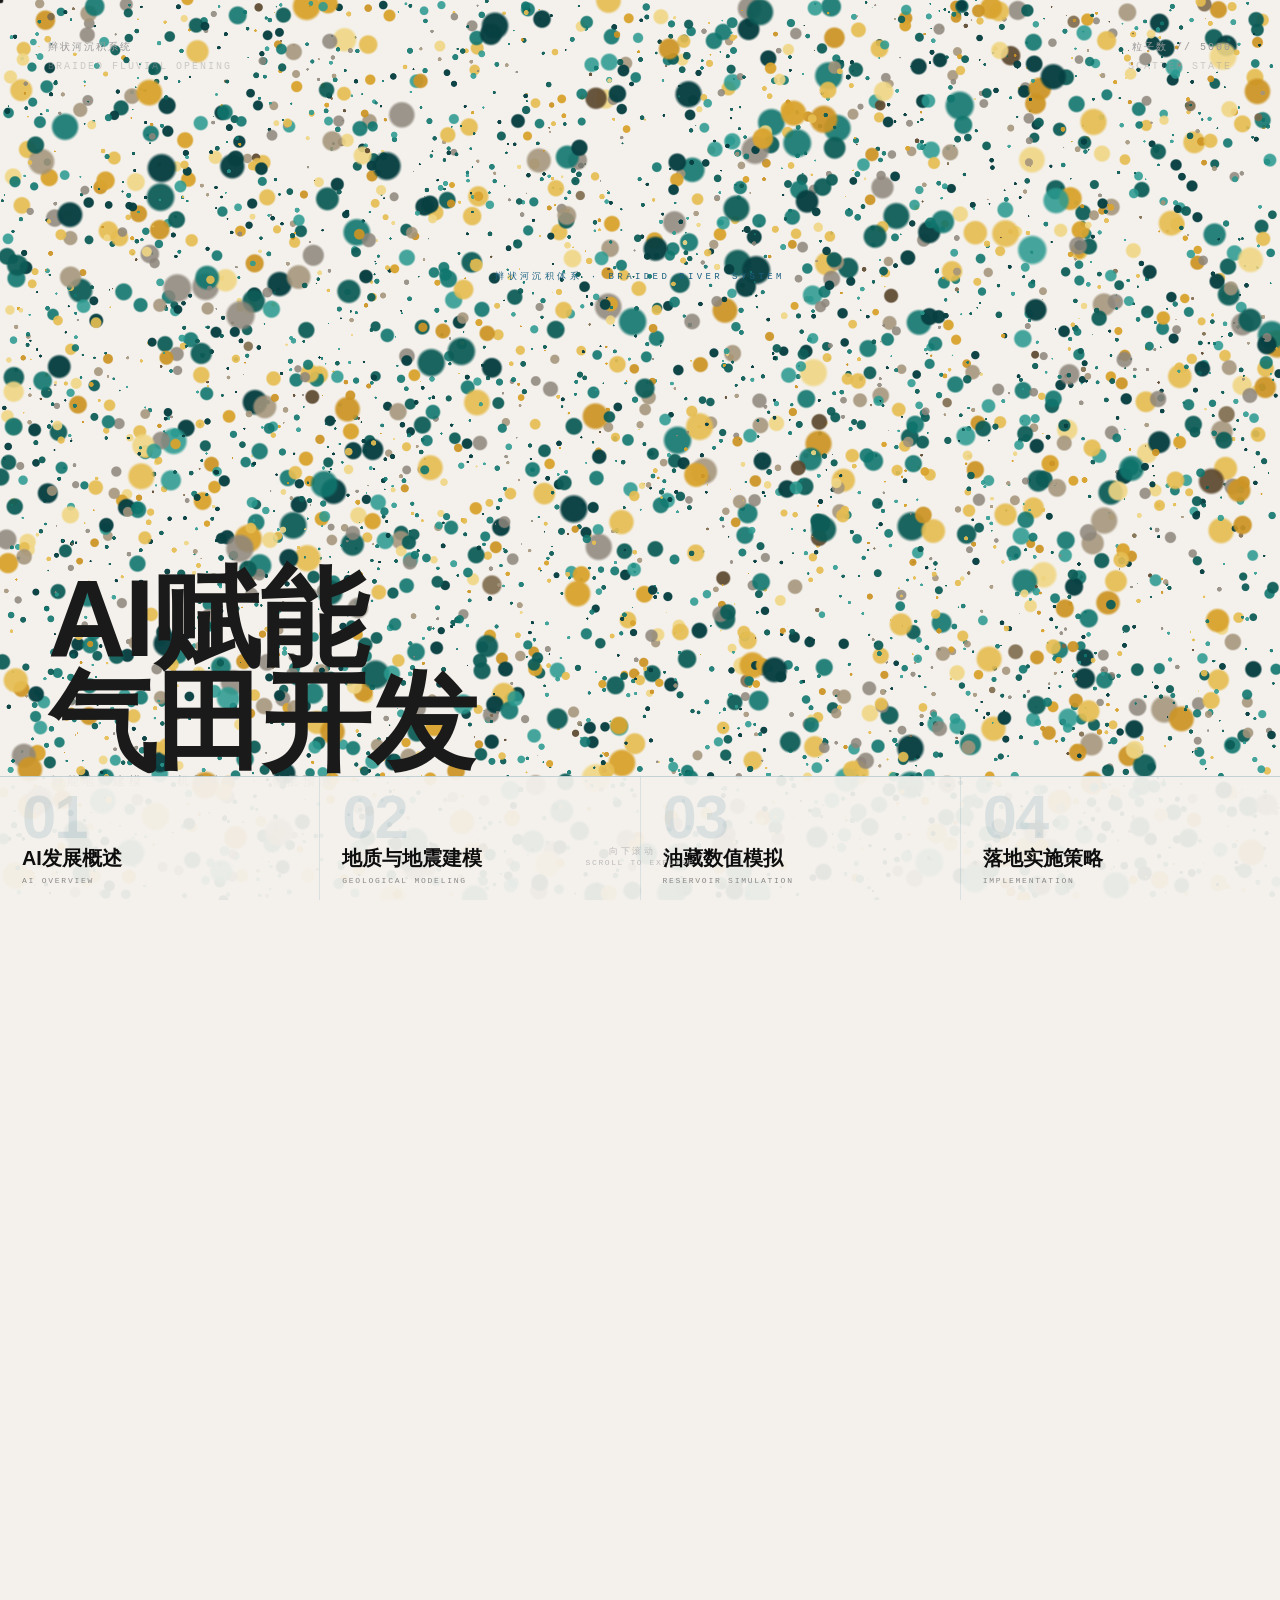
==== open_index.html @ 3bcefcd4 "chore: snapshot initial slide deck" ====
<!DOCTYPE html>
<html lang="zh-CN">
<head>
  <meta charset="UTF-8">
  <meta name="viewport" content="width=device-width, initial-scale=1.0">
  <title>AI赋能气田开发</title>
  <style>
    *, *::before, *::after { margin: 0; padding: 0; box-sizing: border-box; }

    body {
      background: #F4F1EC;
      height: 260vh;
      font-family: "PingFang SC", "Hiragino Sans GB", "Microsoft YaHei", "Noto Sans SC", Arial, sans-serif;
      overflow-x: hidden;
    }

    canvas {
      position: fixed;
      top: 0; left: 0;
      width: 100vw; height: 100vh;
      display: block;
    }

    /* ---- UI Overlay ---- */
    #ui {
      position: fixed;
      inset: 0;
      pointer-events: none;
      z-index: 10;
    }

    /* monospace utility */
    .mono {
      font-family: 'Courier New', Courier, monospace;
      font-size: 10px;
      letter-spacing: 0.20em;
      text-transform: uppercase;
      color: #999;
      line-height: 1.9;
    }

    /* corner anchors */
    #label-tl { position: absolute; top: 38px; left: 48px; }
    #label-tr { position: absolute; top: 38px; right: 48px; text-align: right; }

    /* ---- Main Headline ---- */
    #headline {
      position: absolute;
      bottom: 14%;
      left: 48px;
      font-size: clamp(52px, 8.5vw, 120px);
      font-weight: 900;
      line-height: 0.95;
      letter-spacing: -0.02em;
      color: #1A1A1A;
      mix-blend-mode: multiply;
      opacity: 0;
      transition: opacity 1.6s ease;
    }

    #subtitle {
      position: absolute;
      bottom: 12.2%;
      left: 51px;
      font-family: 'Courier New', monospace;
      font-size: clamp(9px, 1.1vw, 12px);
      letter-spacing: 0.30em;
      color: #888;
      text-transform: uppercase;
      opacity: 0;
      transition: opacity 2s ease 0.9s;
    }

    /* ---- Chapter Strip — full-width bottom bar ---- */
    #chapters-row {
      position: absolute;
      bottom: 0; left: 0; right: 0;
      display: flex;
      background: rgba(244,241,236,0.94);
      border-top: 1px solid rgba(26,96,128,0.22);
      opacity: 0;
      transform: translateY(40px);
      transition: opacity 0.75s ease, transform 0.75s cubic-bezier(0.22,1,0.36,1);
      pointer-events: all;
    }

    .ch {
      flex: 1;
      padding: 12px 22px 15px;
      border-right: 1px solid rgba(26,96,128,0.12);
      overflow: hidden;
      cursor: pointer;
      transition: background 0.25s ease, transform 0.25s ease;
    }
    .ch:last-child { border-right: none; }
    .ch:hover,
    .ch:focus-visible {
      background: rgba(26,96,128,0.06);
      transform: translateY(-2px);
      outline: none;
    }

    /* Large watermark numeral — visual anchor that draws the eye first */
    .ch-num {
      display: block;
      font-family: 'Arial Black', Arial, sans-serif;
      font-size: clamp(38px, 4.8vw, 62px);
      font-weight: 900;
      line-height: 0.92;
      letter-spacing: -0.03em;
      color: rgba(26,96,128,0.12);
      margin-bottom: 2px;
      user-select: none;
    }

    /* Bold Chinese title — primary read target */
    .ch-title {
      display: block;
      font-size: clamp(14px, 1.55vw, 20px);
      font-weight: 800;
      color: #0E0E0E;
      line-height: 1.2;
    }

    /* Monospace English label */
    .ch-en {
      display: block;
      font-family: 'Courier New', monospace;
      font-size: 8px;
      letter-spacing: 0.22em;
      color: #888;
      margin-top: 5px;
      text-transform: uppercase;
    }

    /* ---- River annotation — appears when river forms ---- */
    #river-label {
      position: absolute;
      top: 30%;
      left: 50%;
      transform: translateX(-50%);
      font-family: 'Courier New', monospace;
      font-size: 9px;
      letter-spacing: 0.38em;
      color: #1A6080;
      text-transform: uppercase;
      text-align: center;
      opacity: 0;
      transition: opacity 1s ease 0.8s;
      pointer-events: none;
      white-space: nowrap;
    }

    /* ---- Scroll Hint ---- */
    #scroll-hint {
      position: absolute;
      bottom: 32px;
      left: 50%;
      transform: translateX(-50%);
      font-family: 'Courier New', monospace;
      font-size: 9px;
      letter-spacing: 0.28em;
      color: #BBB;
      text-transform: uppercase;
      text-align: center;
      transition: opacity 0.4s;
      animation: nudge 2.2s ease-in-out infinite;
    }
    @keyframes nudge {
      0%, 100% { transform: translateX(-50%) translateY(0); }
      50%       { transform: translateX(-50%) translateY(6px); }
    }

    /* ---- Continue hint — sits above the chapter strip ---- */
    #continue-hint {
      position: absolute;
      bottom: 100px;
      right: 48px;
      font-family: 'Courier New', monospace;
      font-size: 9px;
      letter-spacing: 0.25em;
      color: #666;
      text-transform: uppercase;
      opacity: 0;
      transition: opacity 0.7s ease;
      pointer-events: all;
      cursor: pointer;
    }

    /* ---- Progress bar ---- */
    #pbar {
      position: fixed;
      top: 0; left: 0;
      height: 2px;
      width: 0%;
      background: linear-gradient(90deg, #1E5F77, #5BBACB, #9DD4DC);
      z-index: 20;
      transition: width 0.06s linear;
    }

    /* ---- Custom cursor ---- */
    #cursor {
      position: fixed;
      width: 7px; height: 7px;
      border-radius: 50%;
      background: #1A1A1A;
      pointer-events: none;
      z-index: 100;
      transform: translate(-50%, -50%);
      mix-blend-mode: multiply;
      transition: transform 0.08s ease;
    }
  </style>
</head>

<body>
<div id="pbar"></div>
<canvas id="canvas"></canvas>
<div id="cursor"></div>

<div id="ui">
  <!-- Top-left label -->
  <div id="label-tl" class="mono">
    辫状河沉积系统<br>
    <span style="opacity:0.45">Braided Fluvial Opening</span>
  </div>

  <!-- Top-right: live state -->
  <div id="label-tr" class="mono">
    粒子数 // 5000<br>
    <span style="opacity:0.45" id="state-sub">Scatter State</span>
  </div>

  <!-- Main headline -->
  <div id="headline">AI赋能<br>气田开发</div>
  <div id="subtitle">智能地质建模 · 机器学习 · 储层预测</div>

  <!-- Chapter strip — full-width bottom bar, reveals when river forms -->
  <div id="chapters-row">
    <div class="ch" id="ch1" data-target="part1/index.html" role="button" tabindex="0" aria-label="进入第一部分：AI发展概述">
      <span class="ch-num">01</span>
      <span class="ch-title">AI发展概述</span>
      <span class="ch-en">AI Overview</span>
    </div>
    <div class="ch" id="ch2" data-target="part2/index.html" role="button" tabindex="0" aria-label="进入第二部分：地质与地震建模">
      <span class="ch-num">02</span>
      <span class="ch-title">地质与地震建模</span>
      <span class="ch-en">Geological Modeling</span>
    </div>
    <div class="ch" id="ch3" data-target="part3/pinn_slides.html" role="button" tabindex="0" aria-label="进入第三部分：油藏数值模拟">
      <span class="ch-num">03</span>
      <span class="ch-title">油藏数值模拟</span>
      <span class="ch-en">Reservoir Simulation</span>
    </div>
    <div class="ch" id="ch4" data-target="part4/index.html" role="button" tabindex="0" aria-label="进入第四部分：落地实施策略">
      <span class="ch-num">04</span>
      <span class="ch-title">落地实施策略</span>
      <span class="ch-en">Implementation</span>
    </div>
  </div>

  <!-- River annotation — names the shape once it forms -->
  <div id="river-label">辫状河沉积体系 · Braided River System</div>

  <!-- Scroll hint -->
  <div id="scroll-hint">向下滚动 ↓<br><span style="font-size:8px;letter-spacing:0.2em">Scroll to explore</span></div>

  <!-- Continue -->
  <div id="continue-hint" onclick="navigate()">进入演示 // Enter Deck →</div>
</div>

<script>
// ============================================================
//  BRAIDED RIVER PARTICLE SYSTEM
//  WebGL2 · Spring Physics · Scroll-Driven · 3 500 Particles
// ============================================================

const CFG = {
  N:         5000,
  SPRING:    0.055,   // faster convergence → river forms crisply
  DAMP:      0.882,
  NOISE:     0.18,
  MOUSE_R:   130,
  MOUSE_F:   11,
  BG:        [244/255, 241/255, 236/255, 1.0],
};

// ---- Geology-authentic palette: RGBA 0–1 ----
// Teal water channels (matching part1 --accent #0f766e) vs warm gold sandbars
const PAL = {
  w0: [0.03, 0.25, 0.26, 0.97],   // deep dark teal
  w1: [0.05, 0.36, 0.34, 0.94],   // dark teal
  w2: [0.06, 0.46, 0.43, 0.90],   // accent teal (#0f766e)
  w3: [0.16, 0.60, 0.56, 0.86],   // light teal
  s0: [0.85, 0.64, 0.18, 0.95],   // rich amber-gold (darkest bar)
  s1: [0.90, 0.74, 0.32, 0.92],   // warm gold
  s2: [0.94, 0.84, 0.52, 0.90],   // pale gold-sand
  s3: [0.80, 0.58, 0.14, 0.93],   // dark burnt gold
  g0: [0.64, 0.58, 0.48, 0.88],   // warm gravel
  g1: [0.55, 0.52, 0.48, 0.85],   // dark gravel
  b0: [0.36, 0.28, 0.18, 0.92],   // dark bank
  b1: [0.48, 0.40, 0.28, 0.87],   // brown bank
};
const PKEYS = Object.keys(PAL);

function rpal(arr) { return PAL[arr[arr.length * Math.random() | 0]]; }

// ---- Six channel centrelines — spread across full page y ∈ [0.12, 0.88] ----
// Varied phases create braiding nodes where adjacent channels converge/diverge
const CH0 = t => 0.12 + 0.040 * Math.sin(t * Math.PI * 2.4 + 0.00);
const CH1 = t => 0.27 + 0.045 * Math.sin(t * Math.PI * 2.0 + 1.20);
const CH2 = t => 0.42 + 0.050 * Math.sin(t * Math.PI * 2.3 + 2.80);
const CH3 = t => 0.58 + 0.050 * Math.sin(t * Math.PI * 1.9 + 0.60);
const CH4 = t => 0.73 + 0.045 * Math.sin(t * Math.PI * 2.1 + 3.40);
const CH5 = t => 0.88 + 0.040 * Math.sin(t * Math.PI * 2.5 + 1.80);

// Narrow channel half-widths — crisp, distinct channel edges
const CW0 = t => 0.012 + 0.007 * Math.abs(Math.sin(t * Math.PI * 5.0 + 0.0));
const CW1 = t => 0.015 + 0.008 * Math.abs(Math.sin(t * Math.PI * 4.2 + 1.2));
const CW2 = t => 0.014 + 0.007 * Math.abs(Math.sin(t * Math.PI * 4.8 + 2.3));
const CW3 = t => 0.016 + 0.008 * Math.abs(Math.sin(t * Math.PI * 4.0 + 0.8));
const CW4 = t => 0.014 + 0.007 * Math.abs(Math.sin(t * Math.PI * 4.6 + 3.0));
const CW5 = t => 0.012 + 0.007 * Math.abs(Math.sin(t * Math.PI * 5.2 + 1.6));

// ---- Generate river target positions ----
function generateTargets(count, W, H) {
  const tgts = [];
  const zones = [
    { id: 'ch0',   w: 0.09 },
    { id: 'bar01', w: 0.06 },
    { id: 'ch1',   w: 0.10 },
    { id: 'bar12', w: 0.06 },
    { id: 'ch2',   w: 0.10 },
    { id: 'bar23', w: 0.06 },
    { id: 'ch3',   w: 0.12 },
    { id: 'bar34', w: 0.06 },
    { id: 'ch4',   w: 0.10 },
    { id: 'bar45', w: 0.06 },
    { id: 'ch5',   w: 0.09 },
    { id: 'banks', w: 0.04 },
    { id: 'outer', w: 0.06 },
  ];
  const total = zones.reduce((s, z) => s + z.w, 0);

  for (let i = 0; i < count; i++) {
    let r = Math.random() * total, zone = 'outer';
    for (const z of zones) { r -= z.w; if (r <= 0) { zone = z.id; break; } }

    const t  = Math.random();
    const xn = 0.04 + t * 0.92;
    let yn, col;

    switch (zone) {
      case 'ch0': {
        yn  = CH0(t) + (Math.random() * 2 - 1) * CW0(t);
        col = rpal(['w0','w1','w1','w2','w3']);
        break;
      }
      case 'ch1': {
        yn  = CH1(t) + (Math.random() * 2 - 1) * CW1(t);
        col = rpal(['w0','w0','w1','w2','w2','w3']);
        break;
      }
      case 'ch2': {
        yn  = CH2(t) + (Math.random() * 2 - 1) * CW2(t);
        col = rpal(['w0','w1','w1','w2','w3']);
        break;
      }
      case 'ch3': {
        yn  = CH3(t) + (Math.random() * 2 - 1) * CW3(t);
        col = rpal(['w0','w0','w1','w2','w2','w3']);
        break;
      }
      case 'ch4': {
        yn  = CH4(t) + (Math.random() * 2 - 1) * CW4(t);
        col = rpal(['w0','w1','w2','w2','w3']);
        break;
      }
      case 'ch5': {
        yn  = CH5(t) + (Math.random() * 2 - 1) * CW5(t);
        col = rpal(['w0','w1','w1','w2','w3']);
        break;
      }
      case 'bar01': {
        const y0 = CH0(t), y1 = CH1(t), gap = y1 - y0;
        if (gap < 0.05) {
          yn  = (y0 + y1) / 2 + (Math.random() * 2 - 1) * gap * 0.45;
          col = rpal(['w1','w2','w3']);
        } else {
          yn  = (y0 + y1) / 2 + (Math.random() * 2 - 1) * (gap - 0.04) / 2;
          col = rpal(['s0','s1','s1','s2','s3','g0','g1']);
        }
        break;
      }
      case 'bar12': {
        const y1 = CH1(t), y2 = CH2(t), gap = y2 - y1;
        if (gap < 0.05) {
          yn  = (y1 + y2) / 2 + (Math.random() * 2 - 1) * gap * 0.45;
          col = rpal(['w1','w2','w3']);
        } else {
          yn  = (y1 + y2) / 2 + (Math.random() * 2 - 1) * (gap - 0.04) / 2;
          col = rpal(['s0','s1','s1','s2','s3','g0','g1']);
        }
        break;
      }
      case 'bar23': {
        const y2 = CH2(t), y3 = CH3(t), gap = y3 - y2;
        if (gap < 0.05) {
          yn  = (y2 + y3) / 2 + (Math.random() * 2 - 1) * gap * 0.45;
          col = rpal(['w1','w2','w3']);
        } else {
          yn  = (y2 + y3) / 2 + (Math.random() * 2 - 1) * (gap - 0.04) / 2;
          col = rpal(['s0','s1','s1','s2','s3','g0','g1','g1']);
        }
        break;
      }
      case 'bar34': {
        const y3 = CH3(t), y4 = CH4(t), gap = y4 - y3;
        if (gap < 0.05) {
          yn  = (y3 + y4) / 2 + (Math.random() * 2 - 1) * gap * 0.45;
          col = rpal(['w1','w2','w3']);
        } else {
          yn  = (y3 + y4) / 2 + (Math.random() * 2 - 1) * (gap - 0.04) / 2;
          col = rpal(['s0','s1','s1','s2','s3','g0','g1']);
        }
        break;
      }
      case 'bar45': {
        const y4 = CH4(t), y5 = CH5(t), gap = y5 - y4;
        if (gap < 0.05) {
          yn  = (y4 + y5) / 2 + (Math.random() * 2 - 1) * gap * 0.45;
          col = rpal(['w1','w2','w3']);
        } else {
          yn  = (y4 + y5) / 2 + (Math.random() * 2 - 1) * (gap - 0.04) / 2;
          col = rpal(['s0','s1','s1','s2','s3','g0','g1','g1']);
        }
        break;
      }
      case 'banks': {
        yn  = Math.random() < 0.5
          ? Math.random() * 0.06
          : 0.94 + Math.random() * 0.06;
        col = rpal(['b0','b1','g0','g0','g1']);
        break;
      }
      default: { // outer
        yn = Math.random();
        col = rpal(PKEYS);
        break;
      }
    }

    yn = Math.max(0.01, Math.min(0.99, yn));
    tgts.push({ x: xn * W, y: yn * H, col: [...col], zone });
  }
  return tgts;
}

// ============================================================
//  WEBGL2 SETUP
// ============================================================
const VERT_SRC = `#version 300 es
precision highp float;
in vec2  aPos;
in float aSize;
in vec4  aColor;
uniform vec2 uRes;
out vec4 vColor;
void main() {
  vec2 c = (aPos / uRes) * 2.0 - 1.0;
  gl_Position = vec4(c.x, -c.y, 0.0, 1.0);
  gl_PointSize = aSize;
  vColor = aColor;
}`;

const FRAG_SRC = `#version 300 es
precision mediump float;
in  vec4 vColor;
out vec4 fragColor;
void main() {
  vec2  uv = gl_PointCoord - 0.5;
  float d  = length(uv);
  if (d > 0.5) discard;
  float a = 1.0 - smoothstep(0.36, 0.50, d);
  fragColor = vec4(vColor.rgb, vColor.a * a);
}`;

let canvas, gl, prog;
let posLoc, sizeLoc, colLoc, resLoc;
let vao, posBuf, sizeBuf, colBuf;

function initGL() {
  canvas = document.getElementById('canvas');
  canvas.width  = window.innerWidth;
  canvas.height = window.innerHeight;

  gl = canvas.getContext('webgl2', {
    alpha: false, antialias: true,
    premultipliedAlpha: false,
    powerPreference: 'high-performance',
  });
  if (!gl) return false;

  function makeShader(type, src) {
    const s = gl.createShader(type);
    gl.shaderSource(s, src);
    gl.compileShader(s);
    if (!gl.getShaderParameter(s, gl.COMPILE_STATUS))
      console.error(gl.getShaderInfoLog(s));
    return s;
  }

  prog = gl.createProgram();
  gl.attachShader(prog, makeShader(gl.VERTEX_SHADER,   VERT_SRC));
  gl.attachShader(prog, makeShader(gl.FRAGMENT_SHADER, FRAG_SRC));
  gl.linkProgram(prog);
  if (!gl.getProgramParameter(prog, gl.LINK_STATUS)) {
    console.error(gl.getProgramInfoLog(prog)); return false;
  }

  posLoc  = gl.getAttribLocation(prog,  'aPos');
  sizeLoc = gl.getAttribLocation(prog,  'aSize');
  colLoc  = gl.getAttribLocation(prog,  'aColor');
  resLoc  = gl.getUniformLocation(prog, 'uRes');

  vao    = gl.createVertexArray();
  posBuf = gl.createBuffer();
  sizeBuf= gl.createBuffer();
  colBuf = gl.createBuffer();

  gl.enable(gl.BLEND);
  gl.blendFunc(gl.SRC_ALPHA, gl.ONE_MINUS_SRC_ALPHA);
  gl.clearColor(...CFG.BG);
  return true;
}

// ============================================================
//  PARTICLE STATE
// ============================================================
let W, H;
let parts   = [];
let progress = 0;
let time     = 0;
let mX = -9999, mY = -9999;

// Pre-allocated typed arrays (avoid GC churn)
const posData  = new Float32Array(CFG.N * 2);
const sizeData = new Float32Array(CFG.N);
const colData  = new Float32Array(CFG.N * 4);

function randomSize(zone) {
  if (zone === 'outer') return 1 + Math.random() * 2.5;  // tiny: 1–3.5 px

  const r = Math.random();
  if (zone === 'bar01' || zone === 'bar12') {
    // sandbars: favour medium-large (look like gravel/sand grains)
    if (r < 0.40) return 5  + Math.random() * 6;   // mid   5–11 px
    if (r < 0.78) return 11 + Math.random() * 9;   // large 11–20 px
    return               20 + Math.random() * 12;  // XL    20–32 px
  }
  // water channels: varied fine-to-mid
  if (r < 0.55) return 2  + Math.random() * 4;   // small  2–6 px
  if (r < 0.82) return 6  + Math.random() * 7;   // mid    6–13 px
  if (r < 0.95) return 13 + Math.random() * 8;   // large 13–21 px
  return               21 + Math.random() * 12;  // XL    21–33 px
}

function initParticles() {
  W = window.innerWidth;
  H = window.innerHeight;
  const tgts = generateTargets(CFG.N, W, H);

  parts = tgts.map(tgt => {
    const sx = Math.random() * W;
    const sy = Math.random() * H;
    return {
      x: sx, y: sy,
      vx: (Math.random() - 0.5) * 2,
      vy: (Math.random() - 0.5) * 2,
      tx: tgt.x, ty: tgt.y,   // river target
      sx, sy,                  // scatter target
      size: randomSize(tgt.zone),
      col:  tgt.col,
      phi:  Math.random() * Math.PI * 2,
      spd:  0.010 + Math.random() * 0.025,
    };
  });
}

// ============================================================
//  PHYSICS UPDATE
// ============================================================
function update() {
  time += 0.008;

  for (const p of parts) {
    // Interpolated target driven by scroll progress
    const tx = p.sx + (p.tx - p.sx) * progress;
    const ty = p.sy + (p.ty - p.sy) * progress;

    // Spring toward target
    p.vx += (tx - p.x) * CFG.SPRING;
    p.vy += (ty - p.y) * CFG.SPRING;

    // Organic noise — fade to near-zero when river is fully formed
    const noiseAmt = CFG.NOISE * (1 - progress);
    p.vx += Math.sin(p.phi + time * p.spd * 2.2) * noiseAmt;
    p.vy += Math.cos(p.phi * 1.3 + time * p.spd * 1.9) * noiseAmt;

    // Mouse repulsion
    const dx = p.x - mX, dy = p.y - mY;
    const d2 = dx * dx + dy * dy;
    const R2 = CFG.MOUSE_R * CFG.MOUSE_R;
    if (d2 < R2 && d2 > 0) {
      const d = Math.sqrt(d2);
      const f = (CFG.MOUSE_R - d) / CFG.MOUSE_R * CFG.MOUSE_F;
      p.vx += (dx / d) * f;
      p.vy += (dy / d) * f;
    }

    p.vx *= CFG.DAMP;
    p.vy *= CFG.DAMP;
    p.x  += p.vx;
    p.y  += p.vy;
  }
}

// ============================================================
//  WEBGL RENDER
// ============================================================
function render() {
  gl.viewport(0, 0, canvas.width, canvas.height);
  gl.clear(gl.COLOR_BUFFER_BIT);
  gl.useProgram(prog);
  gl.uniform2f(resLoc, canvas.width, canvas.height);

  for (let i = 0; i < CFG.N; i++) {
    const p = parts[i];
    posData [i * 2]     = p.x;
    posData [i * 2 + 1] = p.y;
    sizeData[i]         = p.size;
    colData [i * 4]     = p.col[0];
    colData [i * 4 + 1] = p.col[1];
    colData [i * 4 + 2] = p.col[2];
    colData [i * 4 + 3] = p.col[3];
  }

  gl.bindVertexArray(vao);

  gl.bindBuffer(gl.ARRAY_BUFFER, posBuf);
  gl.bufferData(gl.ARRAY_BUFFER, posData, gl.DYNAMIC_DRAW);
  gl.enableVertexAttribArray(posLoc);
  gl.vertexAttribPointer(posLoc, 2, gl.FLOAT, false, 0, 0);

  gl.bindBuffer(gl.ARRAY_BUFFER, sizeBuf);
  gl.bufferData(gl.ARRAY_BUFFER, sizeData, gl.DYNAMIC_DRAW);
  gl.enableVertexAttribArray(sizeLoc);
  gl.vertexAttribPointer(sizeLoc, 1, gl.FLOAT, false, 0, 0);

  gl.bindBuffer(gl.ARRAY_BUFFER, colBuf);
  gl.bufferData(gl.ARRAY_BUFFER, colData, gl.DYNAMIC_DRAW);
  gl.enableVertexAttribArray(colLoc);
  gl.vertexAttribPointer(colLoc, 4, gl.FLOAT, false, 0, 0);

  gl.drawArrays(gl.POINTS, 0, CFG.N);
  gl.bindVertexArray(null);
}

// ============================================================
//  SCROLL CONTROLLER
// ============================================================
let clustered   = false;
let navigating  = false;
let clusterPx, exitPx;

function initScrollConfig() {
  clusterPx = window.innerHeight;        // 100 vh → fully formed
  exitPx    = window.innerHeight * 1.75; // 175 vh → navigate
}

function onScroll() {
  const sy = window.scrollY;
  progress = Math.min(1.0, sy / clusterPx);

  // Progress bar
  document.getElementById('pbar').style.width = (progress * 100) + '%';

  // Scroll hint fades with progress
  document.getElementById('scroll-hint').style.opacity =
    String(Math.max(0, 1 - progress * 3));

  // State text update
  const sub = document.getElementById('state-sub');
  if (progress < 0.05)     sub.textContent = 'Scatter State';
  else if (progress < 0.95) sub.textContent = 'Clustering ' + Math.round(progress * 100) + '%';
  else                       sub.textContent = 'Braided River ◉';

  // Chapter labels emerge at 85 %+
  if (progress >= 0.85 && !clustered) {
    clustered = true;
    // River annotation first, then the full chapter strip slides up
    document.getElementById('river-label').style.opacity = '1';
    setTimeout(() => {
      const row = document.getElementById('chapters-row');
      row.style.opacity = '1';
      row.style.transform = 'translateY(0)';
    }, 600);
  }

  // Continue hint
  document.getElementById('continue-hint').style.opacity =
    String(Math.max(0, (progress - 0.96) * 25));

  // Navigate on deep scroll
  if (sy >= exitPx && !navigating) {
    navigating = true;
    navigateTo('part1/index.html');
  }
}

function navigateTo(href) {
  if (!href) return;
  canvas.style.transition = 'opacity 0.9s ease';
  canvas.style.opacity    = '0';
  document.getElementById('ui').style.transition = 'opacity 0.9s ease';
  document.getElementById('ui').style.opacity    = '0';
  setTimeout(() => { window.location.href = href; }, 900);
}

function navigate() {
  navigateTo('part1/index.html');
}

function bindChapterNavigation() {
  const chapters = document.querySelectorAll('#chapters-row .ch[data-target]');
  chapters.forEach((chapter) => {
    const href = chapter.dataset.target;
    chapter.addEventListener('click', () => {
      if (navigating) return;
      navigating = true;
      navigateTo(href);
    });
    chapter.addEventListener('keydown', (event) => {
      if (event.key !== 'Enter' && event.key !== ' ') return;
      event.preventDefault();
      if (navigating) return;
      navigating = true;
      navigateTo(href);
    });
  });
}

// ============================================================
//  RESIZE
// ============================================================
function onResize() {
  W = canvas.width  = window.innerWidth;
  H = canvas.height = window.innerHeight;
  initScrollConfig();

  const tgts = generateTargets(CFG.N, W, H);
  for (let i = 0; i < CFG.N; i++) {
    parts[i].tx = tgts[i].x;
    parts[i].ty = tgts[i].y;
  }
}

// ============================================================
//  MAIN LOOP
// ============================================================
function loop() {
  update();
  render();
  requestAnimationFrame(loop);
}

// ============================================================
//  INIT
// ============================================================
window.addEventListener('DOMContentLoaded', () => {
  initScrollConfig();
  bindChapterNavigation();

  if (!initGL()) {
    document.body.innerHTML =
      '<p style="padding:40px;font-family:monospace;color:#555">' +
      'WebGL2 not supported in this browser.</p>';
    return;
  }

  initParticles();

  // Fade in headline
  requestAnimationFrame(() => {
    document.getElementById('headline').style.opacity = '1';
    document.getElementById('subtitle').style.opacity = '1';
  });

  window.addEventListener('scroll', onScroll, { passive: true });
  window.addEventListener('resize', onResize);

  // Mouse tracking + custom cursor
  const cursorEl = document.getElementById('cursor');
  window.addEventListener('mousemove', e => {
    mX = e.clientX;
    mY = e.clientY;
    cursorEl.style.left = mX + 'px';
    cursorEl.style.top  = mY + 'px';
  });
  window.addEventListener('mouseleave', () => { mX = mY = -9999; });

  // Space bar also triggers navigate (presentation convenience)
  window.addEventListener('keydown', e => {
    if (e.code === 'Space' && progress >= 0.95) {
      e.preventDefault();
      if (!navigating) { navigating = true; navigate(); }
    }
  });

  loop();
});
</script>
</body>
</html>
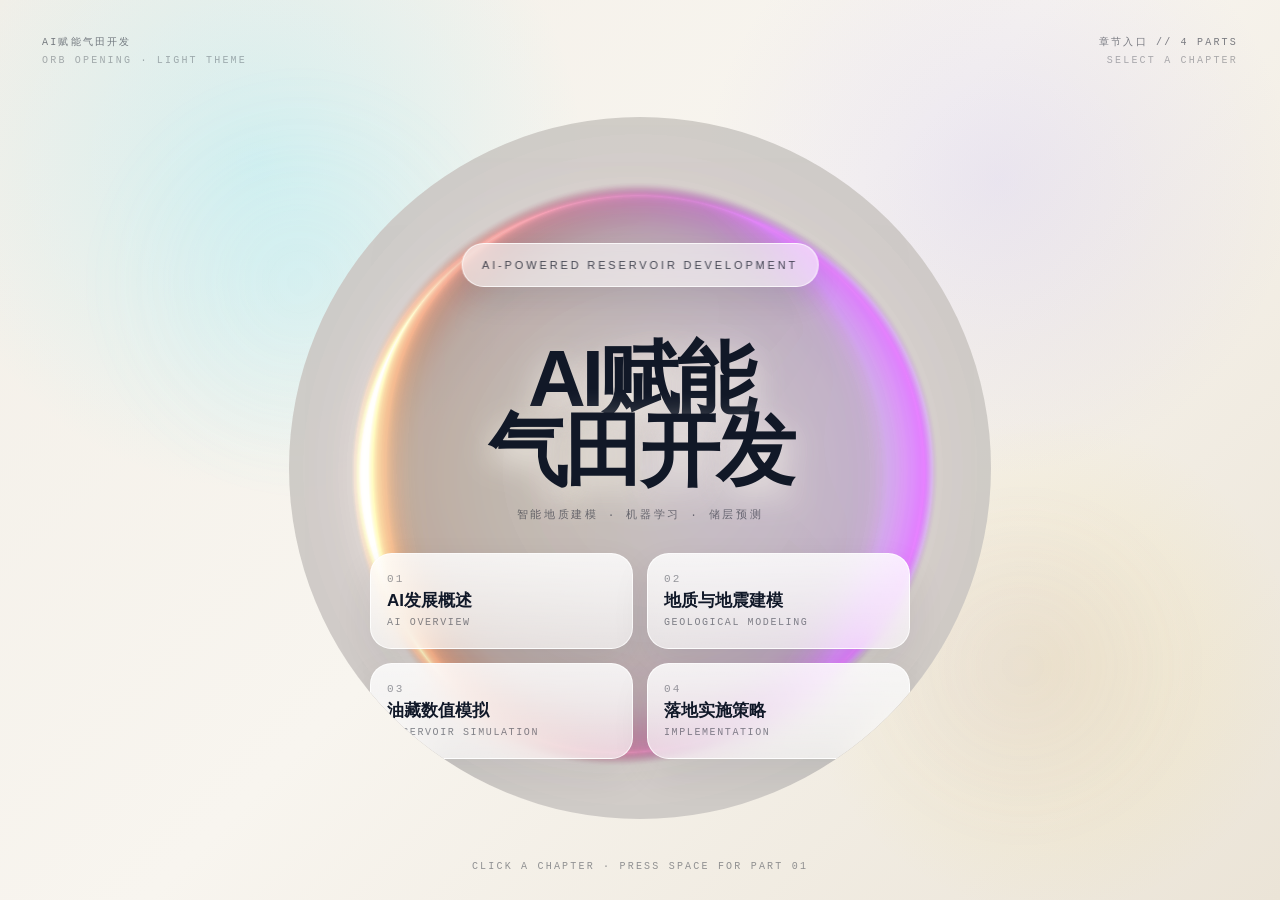
==== commit 7bc36ba5: "feat: add orb-style opening navigation" ====
--- a/open_index.html
+++ b/open_index.html
@@ -5,820 +5,843 @@
   <meta name="viewport" content="width=device-width, initial-scale=1.0">
   <title>AI赋能气田开发</title>
   <style>
-    *, *::before, *::after { margin: 0; padding: 0; box-sizing: border-box; }
+    :root {
+      --bg-warm: #f3efe8;
+      --bg-warm-2: #ebe4d7;
+      --ink: #121826;
+      --muted: rgba(18, 24, 38, 0.62);
+      --line: rgba(15, 118, 110, 0.14);
+      --line-strong: rgba(15, 118, 110, 0.22);
+      --card: rgba(255, 255, 255, 0.72);
+      --card-strong: rgba(255, 255, 255, 0.88);
+      --shadow: 0 24px 60px rgba(89, 74, 48, 0.16);
+      --shadow-soft: 0 16px 38px rgba(18, 24, 38, 0.08);
+      --accent: #0f766e;
+      --accent-2: #5a35ff;
+      --accent-3: #d97706;
+    }
+
+    *, *::before, *::after {
+      box-sizing: border-box;
+    }
+
+    html, body {
+      width: 100%;
+      height: 100%;
+      margin: 0;
+      overflow: hidden;
+    }
 
     body {
-      background: #F4F1EC;
-      height: 260vh;
+      position: relative;
       font-family: "PingFang SC", "Hiragino Sans GB", "Microsoft YaHei", "Noto Sans SC", Arial, sans-serif;
-      overflow-x: hidden;
-    }
-
-    canvas {
-      position: fixed;
-      top: 0; left: 0;
-      width: 100vw; height: 100vh;
-      display: block;
-    }
-
-    /* ---- UI Overlay ---- */
-    #ui {
-      position: fixed;
-      inset: 0;
+      color: var(--ink);
+      background:
+        radial-gradient(circle at 20% 18%, rgba(110, 231, 255, 0.24), transparent 26%),
+        radial-gradient(circle at 78% 20%, rgba(155, 140, 255, 0.14), transparent 24%),
+        radial-gradient(circle at 82% 74%, rgba(250, 204, 21, 0.12), transparent 20%),
+        linear-gradient(135deg, var(--bg-warm), #f8f5ef 48%, var(--bg-warm-2) 100%);
+      opacity: 0;
+      transition: opacity 0.9s ease;
+    }
+
+    body.ready {
+      opacity: 1;
+    }
+
+    body.leaving {
+      opacity: 0;
+    }
+
+    body::before,
+    body::after {
+      content: "";
+      position: absolute;
+      inset: auto;
+      border-radius: 999px;
       pointer-events: none;
-      z-index: 10;
-    }
-
-    /* monospace utility */
+      filter: blur(22px);
+      opacity: 0.7;
+      z-index: 0;
+    }
+
+    body::before {
+      top: 8%;
+      left: 7%;
+      width: min(34vw, 420px);
+      height: min(34vw, 420px);
+      background: radial-gradient(circle, rgba(110, 231, 255, 0.16), transparent 72%);
+    }
+
+    body::after {
+      right: 6%;
+      bottom: 6%;
+      width: min(30vw, 360px);
+      height: min(30vw, 360px);
+      background: radial-gradient(circle, rgba(155, 140, 255, 0.14), transparent 70%);
+    }
+
+    #app {
+      position: relative;
+      width: 100%;
+      height: 100%;
+      isolation: isolate;
+      overflow: hidden;
+      z-index: 1;
+    }
+
     .mono {
       font-family: 'Courier New', Courier, monospace;
       font-size: 10px;
-      letter-spacing: 0.20em;
+      letter-spacing: 0.22em;
       text-transform: uppercase;
-      color: #999;
-      line-height: 1.9;
-    }
-
-    /* corner anchors */
-    #label-tl { position: absolute; top: 38px; left: 48px; }
-    #label-tr { position: absolute; top: 38px; right: 48px; text-align: right; }
-
-    /* ---- Main Headline ---- */
-    #headline {
-      position: absolute;
-      bottom: 14%;
-      left: 48px;
-      font-size: clamp(52px, 8.5vw, 120px);
-      font-weight: 900;
-      line-height: 0.95;
-      letter-spacing: -0.02em;
-      color: #1A1A1A;
-      mix-blend-mode: multiply;
-      opacity: 0;
-      transition: opacity 1.6s ease;
-    }
-
-    #subtitle {
-      position: absolute;
-      bottom: 12.2%;
-      left: 51px;
-      font-family: 'Courier New', monospace;
-      font-size: clamp(9px, 1.1vw, 12px);
-      letter-spacing: 0.30em;
-      color: #888;
-      text-transform: uppercase;
-      opacity: 0;
-      transition: opacity 2s ease 0.9s;
-    }
-
-    /* ---- Chapter Strip — full-width bottom bar ---- */
-    #chapters-row {
-      position: absolute;
-      bottom: 0; left: 0; right: 0;
-      display: flex;
-      background: rgba(244,241,236,0.94);
-      border-top: 1px solid rgba(26,96,128,0.22);
-      opacity: 0;
-      transform: translateY(40px);
-      transition: opacity 0.75s ease, transform 0.75s cubic-bezier(0.22,1,0.36,1);
-      pointer-events: all;
-    }
-
-    .ch {
-      flex: 1;
-      padding: 12px 22px 15px;
-      border-right: 1px solid rgba(26,96,128,0.12);
+      color: rgba(18, 24, 38, 0.54);
+      line-height: 1.8;
+    }
+
+    #label-tl,
+    #label-tr {
+      position: absolute;
+      top: 34px;
+      z-index: 4;
+      pointer-events: none;
+    }
+
+    #label-tl { left: 42px; }
+    #label-tr { right: 42px; text-align: right; }
+
+    #orb-shell {
+      position: absolute;
+      left: 50%;
+      top: 52%;
+      width: min(78vw, 78vh, 820px);
+      aspect-ratio: 1;
+      transform: translate(-50%, -50%);
+      z-index: 2;
+      border-radius: 50%;
       overflow: hidden;
-      cursor: pointer;
-      transition: background 0.25s ease, transform 0.25s ease;
-    }
-    .ch:last-child { border-right: none; }
-    .ch:hover,
-    .ch:focus-visible {
-      background: rgba(26,96,128,0.06);
-      transform: translateY(-2px);
-      outline: none;
-    }
-
-    /* Large watermark numeral — visual anchor that draws the eye first */
-    .ch-num {
+    }
+
+    #orb-canvas {
+      position: absolute;
+      inset: 0;
+      width: 100%;
+      height: 100%;
       display: block;
-      font-family: 'Arial Black', Arial, sans-serif;
-      font-size: clamp(38px, 4.8vw, 62px);
-      font-weight: 900;
-      line-height: 0.92;
-      letter-spacing: -0.03em;
-      color: rgba(26,96,128,0.12);
-      margin-bottom: 2px;
-      user-select: none;
-    }
-
-    /* Bold Chinese title — primary read target */
-    .ch-title {
-      display: block;
-      font-size: clamp(14px, 1.55vw, 20px);
-      font-weight: 800;
-      color: #0E0E0E;
-      line-height: 1.2;
-    }
-
-    /* Monospace English label */
-    .ch-en {
-      display: block;
-      font-family: 'Courier New', monospace;
-      font-size: 8px;
-      letter-spacing: 0.22em;
-      color: #888;
-      margin-top: 5px;
-      text-transform: uppercase;
-    }
-
-    /* ---- River annotation — appears when river forms ---- */
-    #river-label {
-      position: absolute;
-      top: 30%;
+      filter: drop-shadow(0 24px 40px rgba(124, 58, 237, 0.12));
+    }
+
+    #orb-copy {
+      position: absolute;
+      inset: 0;
+      pointer-events: none;
+    }
+
+    #orb-badge {
+      position: absolute;
+      top: 18%;
       left: 50%;
       transform: translateX(-50%);
+      display: inline-flex;
+      align-items: center;
+      justify-content: center;
+      gap: 0.65rem;
+      min-height: 44px;
+      padding: 0.72rem 1.2rem;
+      border-radius: 999px;
+      background: rgba(255, 255, 255, 0.58);
+      border: 1px solid rgba(255, 255, 255, 0.78);
+      box-shadow: 0 14px 30px rgba(18, 24, 38, 0.08);
+      color: rgba(18, 24, 38, 0.76);
+      font-size: clamp(10px, 1vw, 11px);
+      letter-spacing: 0.26em;
+      text-transform: uppercase;
+      white-space: nowrap;
+      backdrop-filter: blur(16px);
+    }
+
+    #headline {
+      position: absolute;
+      top: 42.5%;
+      left: 50%;
+      width: min(78%, 540px);
+      transform: translate(-50%, -50%);
+      text-align: center;
+      font-size: clamp(48px, 7.2vw, 80px);
+      font-weight: 900;
+      line-height: 0.9;
+      letter-spacing: -0.05em;
+      color: #111827;
+      text-shadow: 0 12px 32px rgba(243, 239, 232, 0.95);
+      margin: 0;
+    }
+
+    #subtitle {
+      position: absolute;
+      top: 55.5%;
+      left: 50%;
+      width: min(70%, 470px);
+      transform: translateX(-50%);
+      margin: 0;
+      text-align: center;
       font-family: 'Courier New', monospace;
-      font-size: 9px;
-      letter-spacing: 0.38em;
-      color: #1A6080;
+      font-size: clamp(10px, 1.05vw, 11px);
+      letter-spacing: 0.24em;
       text-transform: uppercase;
+      color: rgba(18, 24, 38, 0.54);
+    }
+
+    #part-grid {
+      position: absolute;
+      left: 50%;
+      bottom: 8.5%;
+      width: min(78%, 540px);
+      transform: translateX(-50%);
+      display: grid;
+      grid-template-columns: repeat(2, minmax(0, 1fr));
+      gap: 14px;
+      pointer-events: auto;
+    }
+
+    .part-card {
+      appearance: none;
+      border: 1px solid rgba(255, 255, 255, 0.82);
+      background: linear-gradient(180deg, rgba(255, 255, 255, 0.84), rgba(255, 255, 255, 0.62));
+      box-shadow: var(--shadow-soft);
+      border-radius: 1.35rem;
+      padding: 0.95rem 1rem 1rem;
+      text-align: left;
+      cursor: pointer;
+      transition:
+        transform 0.24s ease,
+        box-shadow 0.24s ease,
+        border-color 0.24s ease,
+        background 0.24s ease;
+      backdrop-filter: blur(16px);
+      min-height: 96px;
+      color: var(--ink);
+    }
+
+    .part-card:hover,
+    .part-card:focus-visible {
+      transform: translateY(-3px) scale(1.01);
+      border-color: rgba(90, 53, 255, 0.24);
+      background: linear-gradient(180deg, rgba(255, 255, 255, 0.9), rgba(255, 255, 255, 0.74));
+      box-shadow: 0 18px 42px rgba(90, 53, 255, 0.12);
+      outline: none;
+    }
+
+    .part-num {
+      display: block;
+      margin-bottom: 0.35rem;
+      font-family: 'Courier New', monospace;
+      font-size: 11px;
+      letter-spacing: 0.2em;
+      color: rgba(18, 24, 38, 0.42);
+    }
+
+    .part-title {
+      display: block;
+      font-size: clamp(15px, 1.35vw, 17px);
+      font-weight: 700;
+      line-height: 1.16;
+      color: #101828;
+    }
+
+    .part-en {
+      display: block;
+      margin-top: 0.42rem;
+      font-family: 'Courier New', monospace;
+      font-size: 10px;
+      letter-spacing: 0.16em;
+      text-transform: uppercase;
+      color: rgba(18, 24, 38, 0.5);
+    }
+
+    #footer-note {
+      position: absolute;
+      left: 50%;
+      bottom: 28px;
+      transform: translateX(-50%);
       text-align: center;
-      opacity: 0;
-      transition: opacity 1s ease 0.8s;
+      font-family: 'Courier New', monospace;
+      font-size: 10px;
+      letter-spacing: 0.22em;
+      text-transform: uppercase;
+      color: rgba(18, 24, 38, 0.44);
+      z-index: 4;
       pointer-events: none;
-      white-space: nowrap;
-    }
-
-    /* ---- Scroll Hint ---- */
-    #scroll-hint {
-      position: absolute;
-      bottom: 32px;
-      left: 50%;
-      transform: translateX(-50%);
-      font-family: 'Courier New', monospace;
-      font-size: 9px;
-      letter-spacing: 0.28em;
-      color: #BBB;
-      text-transform: uppercase;
-      text-align: center;
-      transition: opacity 0.4s;
-      animation: nudge 2.2s ease-in-out infinite;
-    }
-    @keyframes nudge {
-      0%, 100% { transform: translateX(-50%) translateY(0); }
-      50%       { transform: translateX(-50%) translateY(6px); }
-    }
-
-    /* ---- Continue hint — sits above the chapter strip ---- */
-    #continue-hint {
-      position: absolute;
-      bottom: 100px;
-      right: 48px;
-      font-family: 'Courier New', monospace;
-      font-size: 9px;
-      letter-spacing: 0.25em;
-      color: #666;
-      text-transform: uppercase;
-      opacity: 0;
-      transition: opacity 0.7s ease;
-      pointer-events: all;
-      cursor: pointer;
-    }
-
-    /* ---- Progress bar ---- */
-    #pbar {
-      position: fixed;
-      top: 0; left: 0;
-      height: 2px;
-      width: 0%;
-      background: linear-gradient(90deg, #1E5F77, #5BBACB, #9DD4DC);
-      z-index: 20;
-      transition: width 0.06s linear;
-    }
-
-    /* ---- Custom cursor ---- */
-    #cursor {
-      position: fixed;
-      width: 7px; height: 7px;
-      border-radius: 50%;
-      background: #1A1A1A;
-      pointer-events: none;
-      z-index: 100;
-      transform: translate(-50%, -50%);
-      mix-blend-mode: multiply;
-      transition: transform 0.08s ease;
+    }
+
+    @media (max-width: 900px) {
+      #orb-shell {
+        width: min(92vw, 92vh, 720px);
+        top: 54%;
+      }
+
+      #headline {
+        top: 41%;
+        width: min(82%, 500px);
+      }
+
+      #subtitle {
+        top: 54%;
+        width: min(74%, 430px);
+      }
+
+      #part-grid {
+        width: min(80%, 470px);
+        bottom: 8%;
+      }
+    }
+
+    @media (max-width: 680px) {
+      #label-tl,
+      #label-tr {
+        top: 22px;
+        font-size: 9px;
+      }
+
+      #label-tl { left: 18px; }
+      #label-tr { right: 18px; }
+
+      #orb-shell {
+        width: min(96vw, 96vh);
+        top: 55%;
+      }
+
+      #orb-badge {
+        top: 17%;
+        padding: 0.66rem 1rem;
+        max-width: calc(100% - 56px);
+      }
+
+      #headline {
+        top: 39%;
+        width: min(84%, 400px);
+        font-size: clamp(38px, 11vw, 54px);
+      }
+
+      #subtitle {
+        top: 51%;
+        width: min(76%, 320px);
+        font-size: 9px;
+        line-height: 1.7;
+      }
+
+      #part-grid {
+        width: min(76%, 320px);
+        grid-template-columns: 1fr;
+        gap: 10px;
+        bottom: 8%;
+      }
+
+      .part-card {
+        min-height: 78px;
+        padding: 0.82rem 0.9rem 0.86rem;
+      }
+
+      .part-en {
+        letter-spacing: 0.12em;
+      }
+
+      #footer-note {
+        bottom: 14px;
+        font-size: 9px;
+        letter-spacing: 0.16em;
+      }
     }
   </style>
 </head>
-
 <body>
-<div id="pbar"></div>
-<canvas id="canvas"></canvas>
-<div id="cursor"></div>
-
-<div id="ui">
-  <!-- Top-left label -->
-  <div id="label-tl" class="mono">
-    辫状河沉积系统<br>
-    <span style="opacity:0.45">Braided Fluvial Opening</span>
+  <div id="app">
+    <div id="label-tl" class="mono">
+      AI赋能气田开发<br>
+      <span style="opacity:0.6">Orb Opening · Light Theme</span>
+    </div>
+
+    <div id="label-tr" class="mono">
+      章节入口 // 4 Parts<br>
+      <span style="opacity:0.6">Select a chapter</span>
+    </div>
+
+    <div id="orb-shell" aria-label="AI赋能气田开发导航圆环">
+      <canvas id="orb-canvas"></canvas>
+      <div id="orb-copy">
+        <div id="orb-badge">AI-Powered Reservoir Development</div>
+        <h1 id="headline">AI赋能<br>气田开发</h1>
+        <p id="subtitle">智能地质建模 · 机器学习 · 储层预测</p>
+        <div id="part-grid">
+          <button class="part-card" data-target="part1/index.html" aria-label="进入第一部分：AI发展概述">
+            <span class="part-num">01</span>
+            <span class="part-title">AI发展概述</span>
+            <span class="part-en">AI Overview</span>
+          </button>
+          <button class="part-card" data-target="part2/index.html" aria-label="进入第二部分：地质与地震建模">
+            <span class="part-num">02</span>
+            <span class="part-title">地质与地震建模</span>
+            <span class="part-en">Geological Modeling</span>
+          </button>
+          <button class="part-card" data-target="part3/pinn_slides.html" aria-label="进入第三部分：油藏数值模拟">
+            <span class="part-num">03</span>
+            <span class="part-title">油藏数值模拟</span>
+            <span class="part-en">Reservoir Simulation</span>
+          </button>
+          <button class="part-card" data-target="part4/index.html" aria-label="进入第四部分：落地实施策略">
+            <span class="part-num">04</span>
+            <span class="part-title">落地实施策略</span>
+            <span class="part-en">Implementation</span>
+          </button>
+        </div>
+      </div>
+    </div>
+
+    <div id="footer-note">Click a chapter · Press Space for Part 01</div>
   </div>
 
-  <!-- Top-right: live state -->
-  <div id="label-tr" class="mono">
-    粒子数 // 5000<br>
-    <span style="opacity:0.45" id="state-sub">Scatter State</span>
-  </div>
-
-  <!-- Main headline -->
-  <div id="headline">AI赋能<br>气田开发</div>
-  <div id="subtitle">智能地质建模 · 机器学习 · 储层预测</div>
-
-  <!-- Chapter strip — full-width bottom bar, reveals when river forms -->
-  <div id="chapters-row">
-    <div class="ch" id="ch1" data-target="part1/index.html" role="button" tabindex="0" aria-label="进入第一部分：AI发展概述">
-      <span class="ch-num">01</span>
-      <span class="ch-title">AI发展概述</span>
-      <span class="ch-en">AI Overview</span>
-    </div>
-    <div class="ch" id="ch2" data-target="part2/index.html" role="button" tabindex="0" aria-label="进入第二部分：地质与地震建模">
-      <span class="ch-num">02</span>
-      <span class="ch-title">地质与地震建模</span>
-      <span class="ch-en">Geological Modeling</span>
-    </div>
-    <div class="ch" id="ch3" data-target="part3/pinn_slides.html" role="button" tabindex="0" aria-label="进入第三部分：油藏数值模拟">
-      <span class="ch-num">03</span>
-      <span class="ch-title">油藏数值模拟</span>
-      <span class="ch-en">Reservoir Simulation</span>
-    </div>
-    <div class="ch" id="ch4" data-target="part4/index.html" role="button" tabindex="0" aria-label="进入第四部分：落地实施策略">
-      <span class="ch-num">04</span>
-      <span class="ch-title">落地实施策略</span>
-      <span class="ch-en">Implementation</span>
-    </div>
-  </div>
-
-  <!-- River annotation — names the shape once it forms -->
-  <div id="river-label">辫状河沉积体系 · Braided River System</div>
-
-  <!-- Scroll hint -->
-  <div id="scroll-hint">向下滚动 ↓<br><span style="font-size:8px;letter-spacing:0.2em">Scroll to explore</span></div>
-
-  <!-- Continue -->
-  <div id="continue-hint" onclick="navigate()">进入演示 // Enter Deck →</div>
-</div>
-
-<script>
-// ============================================================
-//  BRAIDED RIVER PARTICLE SYSTEM
-//  WebGL2 · Spring Physics · Scroll-Driven · 3 500 Particles
-// ============================================================
-
-const CFG = {
-  N:         5000,
-  SPRING:    0.055,   // faster convergence → river forms crisply
-  DAMP:      0.882,
-  NOISE:     0.18,
-  MOUSE_R:   130,
-  MOUSE_F:   11,
-  BG:        [244/255, 241/255, 236/255, 1.0],
-};
-
-// ---- Geology-authentic palette: RGBA 0–1 ----
-// Teal water channels (matching part1 --accent #0f766e) vs warm gold sandbars
-const PAL = {
-  w0: [0.03, 0.25, 0.26, 0.97],   // deep dark teal
-  w1: [0.05, 0.36, 0.34, 0.94],   // dark teal
-  w2: [0.06, 0.46, 0.43, 0.90],   // accent teal (#0f766e)
-  w3: [0.16, 0.60, 0.56, 0.86],   // light teal
-  s0: [0.85, 0.64, 0.18, 0.95],   // rich amber-gold (darkest bar)
-  s1: [0.90, 0.74, 0.32, 0.92],   // warm gold
-  s2: [0.94, 0.84, 0.52, 0.90],   // pale gold-sand
-  s3: [0.80, 0.58, 0.14, 0.93],   // dark burnt gold
-  g0: [0.64, 0.58, 0.48, 0.88],   // warm gravel
-  g1: [0.55, 0.52, 0.48, 0.85],   // dark gravel
-  b0: [0.36, 0.28, 0.18, 0.92],   // dark bank
-  b1: [0.48, 0.40, 0.28, 0.87],   // brown bank
-};
-const PKEYS = Object.keys(PAL);
-
-function rpal(arr) { return PAL[arr[arr.length * Math.random() | 0]]; }
-
-// ---- Six channel centrelines — spread across full page y ∈ [0.12, 0.88] ----
-// Varied phases create braiding nodes where adjacent channels converge/diverge
-const CH0 = t => 0.12 + 0.040 * Math.sin(t * Math.PI * 2.4 + 0.00);
-const CH1 = t => 0.27 + 0.045 * Math.sin(t * Math.PI * 2.0 + 1.20);
-const CH2 = t => 0.42 + 0.050 * Math.sin(t * Math.PI * 2.3 + 2.80);
-const CH3 = t => 0.58 + 0.050 * Math.sin(t * Math.PI * 1.9 + 0.60);
-const CH4 = t => 0.73 + 0.045 * Math.sin(t * Math.PI * 2.1 + 3.40);
-const CH5 = t => 0.88 + 0.040 * Math.sin(t * Math.PI * 2.5 + 1.80);
-
-// Narrow channel half-widths — crisp, distinct channel edges
-const CW0 = t => 0.012 + 0.007 * Math.abs(Math.sin(t * Math.PI * 5.0 + 0.0));
-const CW1 = t => 0.015 + 0.008 * Math.abs(Math.sin(t * Math.PI * 4.2 + 1.2));
-const CW2 = t => 0.014 + 0.007 * Math.abs(Math.sin(t * Math.PI * 4.8 + 2.3));
-const CW3 = t => 0.016 + 0.008 * Math.abs(Math.sin(t * Math.PI * 4.0 + 0.8));
-const CW4 = t => 0.014 + 0.007 * Math.abs(Math.sin(t * Math.PI * 4.6 + 3.0));
-const CW5 = t => 0.012 + 0.007 * Math.abs(Math.sin(t * Math.PI * 5.2 + 1.6));
-
-// ---- Generate river target positions ----
-function generateTargets(count, W, H) {
-  const tgts = [];
-  const zones = [
-    { id: 'ch0',   w: 0.09 },
-    { id: 'bar01', w: 0.06 },
-    { id: 'ch1',   w: 0.10 },
-    { id: 'bar12', w: 0.06 },
-    { id: 'ch2',   w: 0.10 },
-    { id: 'bar23', w: 0.06 },
-    { id: 'ch3',   w: 0.12 },
-    { id: 'bar34', w: 0.06 },
-    { id: 'ch4',   w: 0.10 },
-    { id: 'bar45', w: 0.06 },
-    { id: 'ch5',   w: 0.09 },
-    { id: 'banks', w: 0.04 },
-    { id: 'outer', w: 0.06 },
-  ];
-  const total = zones.reduce((s, z) => s + z.w, 0);
-
-  for (let i = 0; i < count; i++) {
-    let r = Math.random() * total, zone = 'outer';
-    for (const z of zones) { r -= z.w; if (r <= 0) { zone = z.id; break; } }
-
-    const t  = Math.random();
-    const xn = 0.04 + t * 0.92;
-    let yn, col;
-
-    switch (zone) {
-      case 'ch0': {
-        yn  = CH0(t) + (Math.random() * 2 - 1) * CW0(t);
-        col = rpal(['w0','w1','w1','w2','w3']);
-        break;
-      }
-      case 'ch1': {
-        yn  = CH1(t) + (Math.random() * 2 - 1) * CW1(t);
-        col = rpal(['w0','w0','w1','w2','w2','w3']);
-        break;
-      }
-      case 'ch2': {
-        yn  = CH2(t) + (Math.random() * 2 - 1) * CW2(t);
-        col = rpal(['w0','w1','w1','w2','w3']);
-        break;
-      }
-      case 'ch3': {
-        yn  = CH3(t) + (Math.random() * 2 - 1) * CW3(t);
-        col = rpal(['w0','w0','w1','w2','w2','w3']);
-        break;
-      }
-      case 'ch4': {
-        yn  = CH4(t) + (Math.random() * 2 - 1) * CW4(t);
-        col = rpal(['w0','w1','w2','w2','w3']);
-        break;
-      }
-      case 'ch5': {
-        yn  = CH5(t) + (Math.random() * 2 - 1) * CW5(t);
-        col = rpal(['w0','w1','w1','w2','w3']);
-        break;
-      }
-      case 'bar01': {
-        const y0 = CH0(t), y1 = CH1(t), gap = y1 - y0;
-        if (gap < 0.05) {
-          yn  = (y0 + y1) / 2 + (Math.random() * 2 - 1) * gap * 0.45;
-          col = rpal(['w1','w2','w3']);
-        } else {
-          yn  = (y0 + y1) / 2 + (Math.random() * 2 - 1) * (gap - 0.04) / 2;
-          col = rpal(['s0','s1','s1','s2','s3','g0','g1']);
+  <script>
+    const ORB_CONFIG = {
+      hue: 261,
+      hoverIntensity: 2,
+      rotateOnHover: true,
+      forceHoverState: false,
+      backgroundColor: '#f3efe8'
+    };
+
+    const VERT_SRC = `
+      precision highp float;
+      attribute vec2 position;
+      attribute vec2 uv;
+      varying vec2 vUv;
+      void main() {
+        vUv = uv;
+        gl_Position = vec4(position, 0.0, 1.0);
+      }
+    `;
+
+    const FRAG_SRC = `
+      precision highp float;
+
+      uniform float iTime;
+      uniform vec3 iResolution;
+      uniform float hue;
+      uniform float hover;
+      uniform float rot;
+      uniform float hoverIntensity;
+      uniform vec3 backgroundColor;
+      varying vec2 vUv;
+
+      vec3 rgb2yiq(vec3 c) {
+        float y = dot(c, vec3(0.299, 0.587, 0.114));
+        float i = dot(c, vec3(0.596, -0.274, -0.322));
+        float q = dot(c, vec3(0.211, -0.523, 0.312));
+        return vec3(y, i, q);
+      }
+
+      vec3 yiq2rgb(vec3 c) {
+        float r = c.x + 0.956 * c.y + 0.621 * c.z;
+        float g = c.x - 0.272 * c.y - 0.647 * c.z;
+        float b = c.x - 1.106 * c.y + 1.703 * c.z;
+        return vec3(r, g, b);
+      }
+
+      vec3 adjustHue(vec3 color, float hueDeg) {
+        float hueRad = hueDeg * 3.14159265 / 180.0;
+        vec3 yiq = rgb2yiq(color);
+        float cosA = cos(hueRad);
+        float sinA = sin(hueRad);
+        float i = yiq.y * cosA - yiq.z * sinA;
+        float q = yiq.y * sinA + yiq.z * cosA;
+        yiq.y = i;
+        yiq.z = q;
+        return yiq2rgb(yiq);
+      }
+
+      vec3 hash33(vec3 p3) {
+        p3 = fract(p3 * vec3(0.1031, 0.11369, 0.13787));
+        p3 += dot(p3, p3.yxz + 19.19);
+        return -1.0 + 2.0 * fract(vec3(
+          p3.x + p3.y,
+          p3.x + p3.z,
+          p3.y + p3.z
+        ) * p3.zyx);
+      }
+
+      float snoise3(vec3 p) {
+        const float K1 = 0.333333333;
+        const float K2 = 0.166666667;
+        vec3 i = floor(p + (p.x + p.y + p.z) * K1);
+        vec3 d0 = p - (i - (i.x + i.y + i.z) * K2);
+        vec3 e = step(vec3(0.0), d0 - d0.yzx);
+        vec3 i1 = e * (1.0 - e.zxy);
+        vec3 i2 = 1.0 - e.zxy * (1.0 - e);
+        vec3 d1 = d0 - (i1 - K2);
+        vec3 d2 = d0 - (i2 - K1);
+        vec3 d3 = d0 - 0.5;
+        vec4 h = max(0.6 - vec4(
+          dot(d0, d0),
+          dot(d1, d1),
+          dot(d2, d2),
+          dot(d3, d3)
+        ), 0.0);
+        vec4 n = h * h * h * h * vec4(
+          dot(d0, hash33(i)),
+          dot(d1, hash33(i + i1)),
+          dot(d2, hash33(i + i2)),
+          dot(d3, hash33(i + 1.0))
+        );
+        return dot(vec4(31.316), n);
+      }
+
+      vec4 extractAlpha(vec3 colorIn) {
+        float a = max(max(colorIn.r, colorIn.g), colorIn.b);
+        return vec4(colorIn.rgb / (a + 1e-5), a);
+      }
+
+      const vec3 baseColor1 = vec3(0.611765, 0.262745, 0.996078);
+      const vec3 baseColor2 = vec3(0.298039, 0.760784, 0.913725);
+      const vec3 baseColor3 = vec3(0.062745, 0.078431, 0.600000);
+      const float innerRadius = 0.6;
+      const float noiseScale = 0.65;
+
+      float light1(float intensity, float attenuation, float dist) {
+        return intensity / (1.0 + dist * attenuation);
+      }
+
+      float light2(float intensity, float attenuation, float dist) {
+        return intensity / (1.0 + dist * dist * attenuation);
+      }
+
+      vec4 draw(vec2 uv) {
+        vec3 color1 = adjustHue(baseColor1, hue);
+        vec3 color2 = adjustHue(baseColor2, hue);
+        vec3 color3 = adjustHue(baseColor3, hue);
+
+        float ang = atan(uv.y, uv.x);
+        float len = length(uv);
+        float invLen = len > 0.0 ? 1.0 / len : 0.0;
+
+        float bgLuminance = dot(backgroundColor, vec3(0.299, 0.587, 0.114));
+
+        float n0 = snoise3(vec3(uv * noiseScale, iTime * 0.5)) * 0.5 + 0.5;
+        float r0 = mix(mix(innerRadius, 1.0, 0.4), mix(innerRadius, 1.0, 0.6), n0);
+        float d0 = distance(uv, (r0 * invLen) * uv);
+        float v0 = light1(1.0, 10.0, d0);
+
+        v0 *= smoothstep(r0 * 1.05, r0, len);
+        float innerFade = smoothstep(r0 * 0.8, r0 * 0.95, len);
+        v0 *= mix(innerFade, 1.0, bgLuminance * 0.7);
+        float cl = cos(ang + iTime * 2.0) * 0.5 + 0.5;
+
+        float a = iTime * -1.0;
+        vec2 pos = vec2(cos(a), sin(a)) * r0;
+        float d = distance(uv, pos);
+        float v1 = light2(1.5, 5.0, d);
+        v1 *= light1(1.0, 50.0, d0);
+
+        float v2 = smoothstep(1.0, mix(innerRadius, 1.0, n0 * 0.5), len);
+        float v3 = smoothstep(innerRadius, mix(innerRadius, 1.0, 0.5), len);
+
+        vec3 colBase = mix(color1, color2, cl);
+        float fadeAmount = mix(1.0, 0.1, bgLuminance);
+
+        vec3 darkCol = mix(color3, colBase, v0);
+        darkCol = (darkCol + v1) * v2 * v3;
+        darkCol = clamp(darkCol, 0.0, 1.0);
+
+        vec3 lightCol = (colBase + v1) * mix(1.0, v2 * v3, fadeAmount);
+        lightCol = mix(backgroundColor, lightCol, v0);
+        lightCol = clamp(lightCol, 0.0, 1.0);
+
+        vec3 finalCol = mix(darkCol, lightCol, bgLuminance);
+        return extractAlpha(finalCol);
+      }
+
+      vec4 mainImage(vec2 fragCoord) {
+        vec2 center = iResolution.xy * 0.5;
+        float size = min(iResolution.x, iResolution.y);
+        vec2 uv = (fragCoord - center) / size * 2.0;
+
+        float angle = rot;
+        float s = sin(angle);
+        float c = cos(angle);
+        uv = vec2(c * uv.x - s * uv.y, s * uv.x + c * uv.y);
+
+        uv.x += hover * hoverIntensity * 0.1 * sin(uv.y * 10.0 + iTime);
+        uv.y += hover * hoverIntensity * 0.1 * sin(uv.x * 10.0 + iTime);
+
+        return draw(uv);
+      }
+
+      void main() {
+        vec2 fragCoord = vUv * iResolution.xy;
+        vec4 col = mainImage(fragCoord);
+        gl_FragColor = vec4(col.rgb * col.a, col.a);
+      }
+    `;
+
+    let canvas;
+    let gl;
+    let program;
+    let animationId;
+    let lastTime = 0;
+    let currentRot = 0;
+    let targetHover = 0;
+    let navigating = false;
+    let orbShell;
+    const uniforms = {};
+
+    function compileShader(type, source) {
+      const shader = gl.createShader(type);
+      gl.shaderSource(shader, source);
+      gl.compileShader(shader);
+      if (!gl.getShaderParameter(shader, gl.COMPILE_STATUS)) {
+        throw new Error(gl.getShaderInfoLog(shader) || 'Shader compile failed');
+      }
+      return shader;
+    }
+
+    function createProgram(vertexSource, fragmentSource) {
+      const vertexShader = compileShader(gl.VERTEX_SHADER, vertexSource);
+      const fragmentShader = compileShader(gl.FRAGMENT_SHADER, fragmentSource);
+      const shaderProgram = gl.createProgram();
+      gl.attachShader(shaderProgram, vertexShader);
+      gl.attachShader(shaderProgram, fragmentShader);
+      gl.linkProgram(shaderProgram);
+      if (!gl.getProgramParameter(shaderProgram, gl.LINK_STATUS)) {
+        throw new Error(gl.getProgramInfoLog(shaderProgram) || 'Program link failed');
+      }
+      return shaderProgram;
+    }
+
+    function hslToRgb(h, s, l) {
+      let r;
+      let g;
+      let b;
+
+      if (s === 0) {
+        r = g = b = l;
+      } else {
+        const hue2rgb = (p, q, t) => {
+          let tt = t;
+          if (tt < 0) tt += 1;
+          if (tt > 1) tt -= 1;
+          if (tt < 1 / 6) return p + (q - p) * 6 * tt;
+          if (tt < 1 / 2) return q;
+          if (tt < 2 / 3) return p + (q - p) * (2 / 3 - tt) * 6;
+          return p;
+        };
+
+        const q = l < 0.5 ? l * (1 + s) : l + s - l * s;
+        const p = 2 * l - q;
+        r = hue2rgb(p, q, h + 1 / 3);
+        g = hue2rgb(p, q, h);
+        b = hue2rgb(p, q, h - 1 / 3);
+      }
+
+      return [r, g, b];
+    }
+
+    function colorToVec3(color) {
+      if (Array.isArray(color)) return color;
+      const normalized = String(color).trim();
+      if (normalized.startsWith('#')) {
+        return [
+          parseInt(normalized.slice(1, 3), 16) / 255,
+          parseInt(normalized.slice(3, 5), 16) / 255,
+          parseInt(normalized.slice(5, 7), 16) / 255
+        ];
+      }
+
+      const rgbMatch = normalized.match(/rgba?\((\d+),\s*(\d+),\s*(\d+)/);
+      if (rgbMatch) {
+        return [
+          parseInt(rgbMatch[1], 10) / 255,
+          parseInt(rgbMatch[2], 10) / 255,
+          parseInt(rgbMatch[3], 10) / 255
+        ];
+      }
+
+      const hslMatch = normalized.match(/hsla?\((\d+),\s*(\d+)%,\s*(\d+)%/);
+      if (hslMatch) {
+        return hslToRgb(
+          parseInt(hslMatch[1], 10) / 360,
+          parseInt(hslMatch[2], 10) / 100,
+          parseInt(hslMatch[3], 10) / 100
+        );
+      }
+
+      return [0, 0, 0];
+    }
+
+    function initOrb() {
+      orbShell = document.getElementById('orb-shell');
+      canvas = document.getElementById('orb-canvas');
+      gl = canvas.getContext('webgl', {
+        alpha: true,
+        antialias: true,
+        premultipliedAlpha: false,
+        powerPreference: 'high-performance'
+      });
+
+      if (!gl) {
+        document.body.innerHTML = '<p style="padding:40px;font-family:monospace;color:#555">WebGL not supported in this browser.</p>';
+        return false;
+      }
+
+      program = createProgram(VERT_SRC, FRAG_SRC);
+      gl.useProgram(program);
+      gl.clearColor(0, 0, 0, 0);
+      gl.disable(gl.DEPTH_TEST);
+      gl.enable(gl.BLEND);
+      gl.blendFunc(gl.ONE, gl.ONE_MINUS_SRC_ALPHA);
+
+      uniforms.iTime = gl.getUniformLocation(program, 'iTime');
+      uniforms.iResolution = gl.getUniformLocation(program, 'iResolution');
+      uniforms.hue = gl.getUniformLocation(program, 'hue');
+      uniforms.hover = gl.getUniformLocation(program, 'hover');
+      uniforms.rot = gl.getUniformLocation(program, 'rot');
+      uniforms.hoverIntensity = gl.getUniformLocation(program, 'hoverIntensity');
+      uniforms.backgroundColor = gl.getUniformLocation(program, 'backgroundColor');
+
+      const positionLocation = gl.getAttribLocation(program, 'position');
+      const uvLocation = gl.getAttribLocation(program, 'uv');
+
+      const positions = new Float32Array([
+        -1, -1,
+         1, -1,
+        -1,  1,
+        -1,  1,
+         1, -1,
+         1,  1
+      ]);
+
+      const uvs = new Float32Array([
+        0, 0,
+        1, 0,
+        0, 1,
+        0, 1,
+        1, 0,
+        1, 1
+      ]);
+
+      const positionBuffer = gl.createBuffer();
+      gl.bindBuffer(gl.ARRAY_BUFFER, positionBuffer);
+      gl.bufferData(gl.ARRAY_BUFFER, positions, gl.STATIC_DRAW);
+      gl.enableVertexAttribArray(positionLocation);
+      gl.vertexAttribPointer(positionLocation, 2, gl.FLOAT, false, 0, 0);
+
+      const uvBuffer = gl.createBuffer();
+      gl.bindBuffer(gl.ARRAY_BUFFER, uvBuffer);
+      gl.bufferData(gl.ARRAY_BUFFER, uvs, gl.STATIC_DRAW);
+      gl.enableVertexAttribArray(uvLocation);
+      gl.vertexAttribPointer(uvLocation, 2, gl.FLOAT, false, 0, 0);
+
+      resizeOrb();
+      updateBackgroundColor();
+      return true;
+    }
+
+    function updateBackgroundColor() {
+      const bg = getComputedStyle(document.documentElement).getPropertyValue('--bg-warm').trim() || ORB_CONFIG.backgroundColor;
+      ORB_CONFIG.backgroundColor = bg;
+    }
+
+    function resizeOrb() {
+      if (!canvas || !gl || !orbShell) return;
+      const dpr = Math.min(window.devicePixelRatio || 1, 2);
+      const width = orbShell.clientWidth;
+      const height = orbShell.clientHeight;
+      canvas.width = Math.round(width * dpr);
+      canvas.height = Math.round(height * dpr);
+      canvas.style.width = width + 'px';
+      canvas.style.height = height + 'px';
+      gl.viewport(0, 0, canvas.width, canvas.height);
+      gl.useProgram(program);
+      gl.uniform3f(uniforms.iResolution, canvas.width, canvas.height, canvas.width / canvas.height);
+    }
+
+    function renderOrb(timeMs) {
+      animationId = requestAnimationFrame(renderOrb);
+      const dt = lastTime ? (timeMs - lastTime) * 0.001 : 0;
+      lastTime = timeMs;
+
+      const effectiveHover = ORB_CONFIG.forceHoverState ? 1 : targetHover;
+      const eased = parseFloat(renderOrb.hoverValue || '0');
+      const next = eased + (effectiveHover - eased) * 0.1;
+      renderOrb.hoverValue = String(next);
+
+      if (ORB_CONFIG.rotateOnHover && next > 0.5) {
+        currentRot += dt * 0.3;
+      }
+
+      gl.useProgram(program);
+      gl.clear(gl.COLOR_BUFFER_BIT);
+      gl.uniform1f(uniforms.iTime, timeMs * 0.001);
+      gl.uniform1f(uniforms.hue, ORB_CONFIG.hue);
+      gl.uniform1f(uniforms.hover, next);
+      gl.uniform1f(uniforms.rot, currentRot);
+      gl.uniform1f(uniforms.hoverIntensity, ORB_CONFIG.hoverIntensity);
+
+      const bg = colorToVec3(ORB_CONFIG.backgroundColor);
+      gl.uniform3f(uniforms.backgroundColor, bg[0], bg[1], bg[2]);
+      gl.drawArrays(gl.TRIANGLES, 0, 6);
+    }
+    renderOrb.hoverValue = '0';
+
+    function updateHoverState(clientX, clientY) {
+      if (!orbShell) return;
+      const rect = orbShell.getBoundingClientRect();
+      const size = Math.min(rect.width, rect.height);
+      const centerX = rect.left + rect.width / 2;
+      const centerY = rect.top + rect.height / 2;
+      const uvX = ((clientX - centerX) / size) * 2.0;
+      const uvY = ((clientY - centerY) / size) * 2.0;
+      targetHover = Math.sqrt(uvX * uvX + uvY * uvY) < 0.8 ? 1 : 0;
+    }
+
+    function navigateTo(href) {
+      if (!href || navigating) return;
+      navigating = true;
+      document.body.classList.add('leaving');
+      setTimeout(() => {
+        window.location.href = href;
+      }, 450);
+    }
+
+    function bindNavigation() {
+      document.querySelectorAll('.part-card[data-target]').forEach((button) => {
+        button.addEventListener('click', () => navigateTo(button.dataset.target));
+      });
+
+      window.addEventListener('keydown', (event) => {
+        if (event.code === 'Space') {
+          event.preventDefault();
+          navigateTo('part1/index.html');
         }
-        break;
-      }
-      case 'bar12': {
-        const y1 = CH1(t), y2 = CH2(t), gap = y2 - y1;
-        if (gap < 0.05) {
-          yn  = (y1 + y2) / 2 + (Math.random() * 2 - 1) * gap * 0.45;
-          col = rpal(['w1','w2','w3']);
-        } else {
-          yn  = (y1 + y2) / 2 + (Math.random() * 2 - 1) * (gap - 0.04) / 2;
-          col = rpal(['s0','s1','s1','s2','s3','g0','g1']);
-        }
-        break;
-      }
-      case 'bar23': {
-        const y2 = CH2(t), y3 = CH3(t), gap = y3 - y2;
-        if (gap < 0.05) {
-          yn  = (y2 + y3) / 2 + (Math.random() * 2 - 1) * gap * 0.45;
-          col = rpal(['w1','w2','w3']);
-        } else {
-          yn  = (y2 + y3) / 2 + (Math.random() * 2 - 1) * (gap - 0.04) / 2;
-          col = rpal(['s0','s1','s1','s2','s3','g0','g1','g1']);
-        }
-        break;
-      }
-      case 'bar34': {
-        const y3 = CH3(t), y4 = CH4(t), gap = y4 - y3;
-        if (gap < 0.05) {
-          yn  = (y3 + y4) / 2 + (Math.random() * 2 - 1) * gap * 0.45;
-          col = rpal(['w1','w2','w3']);
-        } else {
-          yn  = (y3 + y4) / 2 + (Math.random() * 2 - 1) * (gap - 0.04) / 2;
-          col = rpal(['s0','s1','s1','s2','s3','g0','g1']);
-        }
-        break;
-      }
-      case 'bar45': {
-        const y4 = CH4(t), y5 = CH5(t), gap = y5 - y4;
-        if (gap < 0.05) {
-          yn  = (y4 + y5) / 2 + (Math.random() * 2 - 1) * gap * 0.45;
-          col = rpal(['w1','w2','w3']);
-        } else {
-          yn  = (y4 + y5) / 2 + (Math.random() * 2 - 1) * (gap - 0.04) / 2;
-          col = rpal(['s0','s1','s1','s2','s3','g0','g1','g1']);
-        }
-        break;
-      }
-      case 'banks': {
-        yn  = Math.random() < 0.5
-          ? Math.random() * 0.06
-          : 0.94 + Math.random() * 0.06;
-        col = rpal(['b0','b1','g0','g0','g1']);
-        break;
-      }
-      default: { // outer
-        yn = Math.random();
-        col = rpal(PKEYS);
-        break;
-      }
-    }
-
-    yn = Math.max(0.01, Math.min(0.99, yn));
-    tgts.push({ x: xn * W, y: yn * H, col: [...col], zone });
-  }
-  return tgts;
-}
-
-// ============================================================
-//  WEBGL2 SETUP
-// ============================================================
-const VERT_SRC = `#version 300 es
-precision highp float;
-in vec2  aPos;
-in float aSize;
-in vec4  aColor;
-uniform vec2 uRes;
-out vec4 vColor;
-void main() {
-  vec2 c = (aPos / uRes) * 2.0 - 1.0;
-  gl_Position = vec4(c.x, -c.y, 0.0, 1.0);
-  gl_PointSize = aSize;
-  vColor = aColor;
-}`;
-
-const FRAG_SRC = `#version 300 es
-precision mediump float;
-in  vec4 vColor;
-out vec4 fragColor;
-void main() {
-  vec2  uv = gl_PointCoord - 0.5;
-  float d  = length(uv);
-  if (d > 0.5) discard;
-  float a = 1.0 - smoothstep(0.36, 0.50, d);
-  fragColor = vec4(vColor.rgb, vColor.a * a);
-}`;
-
-let canvas, gl, prog;
-let posLoc, sizeLoc, colLoc, resLoc;
-let vao, posBuf, sizeBuf, colBuf;
-
-function initGL() {
-  canvas = document.getElementById('canvas');
-  canvas.width  = window.innerWidth;
-  canvas.height = window.innerHeight;
-
-  gl = canvas.getContext('webgl2', {
-    alpha: false, antialias: true,
-    premultipliedAlpha: false,
-    powerPreference: 'high-performance',
-  });
-  if (!gl) return false;
-
-  function makeShader(type, src) {
-    const s = gl.createShader(type);
-    gl.shaderSource(s, src);
-    gl.compileShader(s);
-    if (!gl.getShaderParameter(s, gl.COMPILE_STATUS))
-      console.error(gl.getShaderInfoLog(s));
-    return s;
-  }
-
-  prog = gl.createProgram();
-  gl.attachShader(prog, makeShader(gl.VERTEX_SHADER,   VERT_SRC));
-  gl.attachShader(prog, makeShader(gl.FRAGMENT_SHADER, FRAG_SRC));
-  gl.linkProgram(prog);
-  if (!gl.getProgramParameter(prog, gl.LINK_STATUS)) {
-    console.error(gl.getProgramInfoLog(prog)); return false;
-  }
-
-  posLoc  = gl.getAttribLocation(prog,  'aPos');
-  sizeLoc = gl.getAttribLocation(prog,  'aSize');
-  colLoc  = gl.getAttribLocation(prog,  'aColor');
-  resLoc  = gl.getUniformLocation(prog, 'uRes');
-
-  vao    = gl.createVertexArray();
-  posBuf = gl.createBuffer();
-  sizeBuf= gl.createBuffer();
-  colBuf = gl.createBuffer();
-
-  gl.enable(gl.BLEND);
-  gl.blendFunc(gl.SRC_ALPHA, gl.ONE_MINUS_SRC_ALPHA);
-  gl.clearColor(...CFG.BG);
-  return true;
-}
-
-// ============================================================
-//  PARTICLE STATE
-// ============================================================
-let W, H;
-let parts   = [];
-let progress = 0;
-let time     = 0;
-let mX = -9999, mY = -9999;
-
-// Pre-allocated typed arrays (avoid GC churn)
-const posData  = new Float32Array(CFG.N * 2);
-const sizeData = new Float32Array(CFG.N);
-const colData  = new Float32Array(CFG.N * 4);
-
-function randomSize(zone) {
-  if (zone === 'outer') return 1 + Math.random() * 2.5;  // tiny: 1–3.5 px
-
-  const r = Math.random();
-  if (zone === 'bar01' || zone === 'bar12') {
-    // sandbars: favour medium-large (look like gravel/sand grains)
-    if (r < 0.40) return 5  + Math.random() * 6;   // mid   5–11 px
-    if (r < 0.78) return 11 + Math.random() * 9;   // large 11–20 px
-    return               20 + Math.random() * 12;  // XL    20–32 px
-  }
-  // water channels: varied fine-to-mid
-  if (r < 0.55) return 2  + Math.random() * 4;   // small  2–6 px
-  if (r < 0.82) return 6  + Math.random() * 7;   // mid    6–13 px
-  if (r < 0.95) return 13 + Math.random() * 8;   // large 13–21 px
-  return               21 + Math.random() * 12;  // XL    21–33 px
-}
-
-function initParticles() {
-  W = window.innerWidth;
-  H = window.innerHeight;
-  const tgts = generateTargets(CFG.N, W, H);
-
-  parts = tgts.map(tgt => {
-    const sx = Math.random() * W;
-    const sy = Math.random() * H;
-    return {
-      x: sx, y: sy,
-      vx: (Math.random() - 0.5) * 2,
-      vy: (Math.random() - 0.5) * 2,
-      tx: tgt.x, ty: tgt.y,   // river target
-      sx, sy,                  // scatter target
-      size: randomSize(tgt.zone),
-      col:  tgt.col,
-      phi:  Math.random() * Math.PI * 2,
-      spd:  0.010 + Math.random() * 0.025,
-    };
-  });
-}
-
-// ============================================================
-//  PHYSICS UPDATE
-// ============================================================
-function update() {
-  time += 0.008;
-
-  for (const p of parts) {
-    // Interpolated target driven by scroll progress
-    const tx = p.sx + (p.tx - p.sx) * progress;
-    const ty = p.sy + (p.ty - p.sy) * progress;
-
-    // Spring toward target
-    p.vx += (tx - p.x) * CFG.SPRING;
-    p.vy += (ty - p.y) * CFG.SPRING;
-
-    // Organic noise — fade to near-zero when river is fully formed
-    const noiseAmt = CFG.NOISE * (1 - progress);
-    p.vx += Math.sin(p.phi + time * p.spd * 2.2) * noiseAmt;
-    p.vy += Math.cos(p.phi * 1.3 + time * p.spd * 1.9) * noiseAmt;
-
-    // Mouse repulsion
-    const dx = p.x - mX, dy = p.y - mY;
-    const d2 = dx * dx + dy * dy;
-    const R2 = CFG.MOUSE_R * CFG.MOUSE_R;
-    if (d2 < R2 && d2 > 0) {
-      const d = Math.sqrt(d2);
-      const f = (CFG.MOUSE_R - d) / CFG.MOUSE_R * CFG.MOUSE_F;
-      p.vx += (dx / d) * f;
-      p.vy += (dy / d) * f;
-    }
-
-    p.vx *= CFG.DAMP;
-    p.vy *= CFG.DAMP;
-    p.x  += p.vx;
-    p.y  += p.vy;
-  }
-}
-
-// ============================================================
-//  WEBGL RENDER
-// ============================================================
-function render() {
-  gl.viewport(0, 0, canvas.width, canvas.height);
-  gl.clear(gl.COLOR_BUFFER_BIT);
-  gl.useProgram(prog);
-  gl.uniform2f(resLoc, canvas.width, canvas.height);
-
-  for (let i = 0; i < CFG.N; i++) {
-    const p = parts[i];
-    posData [i * 2]     = p.x;
-    posData [i * 2 + 1] = p.y;
-    sizeData[i]         = p.size;
-    colData [i * 4]     = p.col[0];
-    colData [i * 4 + 1] = p.col[1];
-    colData [i * 4 + 2] = p.col[2];
-    colData [i * 4 + 3] = p.col[3];
-  }
-
-  gl.bindVertexArray(vao);
-
-  gl.bindBuffer(gl.ARRAY_BUFFER, posBuf);
-  gl.bufferData(gl.ARRAY_BUFFER, posData, gl.DYNAMIC_DRAW);
-  gl.enableVertexAttribArray(posLoc);
-  gl.vertexAttribPointer(posLoc, 2, gl.FLOAT, false, 0, 0);
-
-  gl.bindBuffer(gl.ARRAY_BUFFER, sizeBuf);
-  gl.bufferData(gl.ARRAY_BUFFER, sizeData, gl.DYNAMIC_DRAW);
-  gl.enableVertexAttribArray(sizeLoc);
-  gl.vertexAttribPointer(sizeLoc, 1, gl.FLOAT, false, 0, 0);
-
-  gl.bindBuffer(gl.ARRAY_BUFFER, colBuf);
-  gl.bufferData(gl.ARRAY_BUFFER, colData, gl.DYNAMIC_DRAW);
-  gl.enableVertexAttribArray(colLoc);
-  gl.vertexAttribPointer(colLoc, 4, gl.FLOAT, false, 0, 0);
-
-  gl.drawArrays(gl.POINTS, 0, CFG.N);
-  gl.bindVertexArray(null);
-}
-
-// ============================================================
-//  SCROLL CONTROLLER
-// ============================================================
-let clustered   = false;
-let navigating  = false;
-let clusterPx, exitPx;
-
-function initScrollConfig() {
-  clusterPx = window.innerHeight;        // 100 vh → fully formed
-  exitPx    = window.innerHeight * 1.75; // 175 vh → navigate
-}
-
-function onScroll() {
-  const sy = window.scrollY;
-  progress = Math.min(1.0, sy / clusterPx);
-
-  // Progress bar
-  document.getElementById('pbar').style.width = (progress * 100) + '%';
-
-  // Scroll hint fades with progress
-  document.getElementById('scroll-hint').style.opacity =
-    String(Math.max(0, 1 - progress * 3));
-
-  // State text update
-  const sub = document.getElementById('state-sub');
-  if (progress < 0.05)     sub.textContent = 'Scatter State';
-  else if (progress < 0.95) sub.textContent = 'Clustering ' + Math.round(progress * 100) + '%';
-  else                       sub.textContent = 'Braided River ◉';
-
-  // Chapter labels emerge at 85 %+
-  if (progress >= 0.85 && !clustered) {
-    clustered = true;
-    // River annotation first, then the full chapter strip slides up
-    document.getElementById('river-label').style.opacity = '1';
-    setTimeout(() => {
-      const row = document.getElementById('chapters-row');
-      row.style.opacity = '1';
-      row.style.transform = 'translateY(0)';
-    }, 600);
-  }
-
-  // Continue hint
-  document.getElementById('continue-hint').style.opacity =
-    String(Math.max(0, (progress - 0.96) * 25));
-
-  // Navigate on deep scroll
-  if (sy >= exitPx && !navigating) {
-    navigating = true;
-    navigateTo('part1/index.html');
-  }
-}
-
-function navigateTo(href) {
-  if (!href) return;
-  canvas.style.transition = 'opacity 0.9s ease';
-  canvas.style.opacity    = '0';
-  document.getElementById('ui').style.transition = 'opacity 0.9s ease';
-  document.getElementById('ui').style.opacity    = '0';
-  setTimeout(() => { window.location.href = href; }, 900);
-}
-
-function navigate() {
-  navigateTo('part1/index.html');
-}
-
-function bindChapterNavigation() {
-  const chapters = document.querySelectorAll('#chapters-row .ch[data-target]');
-  chapters.forEach((chapter) => {
-    const href = chapter.dataset.target;
-    chapter.addEventListener('click', () => {
-      if (navigating) return;
-      navigating = true;
-      navigateTo(href);
+        if (event.code === 'Digit1') navigateTo('part1/index.html');
+        if (event.code === 'Digit2') navigateTo('part2/index.html');
+        if (event.code === 'Digit3') navigateTo('part3/pinn_slides.html');
+        if (event.code === 'Digit4') navigateTo('part4/index.html');
+      });
+    }
+
+    window.addEventListener('DOMContentLoaded', () => {
+      if (!initOrb()) return;
+      bindNavigation();
+      window.addEventListener('resize', () => {
+        updateBackgroundColor();
+        resizeOrb();
+      });
+      window.addEventListener('mousemove', (event) => {
+        updateHoverState(event.clientX, event.clientY);
+      }, { passive: true });
+      window.addEventListener('blur', () => {
+        targetHover = 0;
+      });
+      requestAnimationFrame(() => document.body.classList.add('ready'));
+      animationId = requestAnimationFrame(renderOrb);
     });
-    chapter.addEventListener('keydown', (event) => {
-      if (event.key !== 'Enter' && event.key !== ' ') return;
-      event.preventDefault();
-      if (navigating) return;
-      navigating = true;
-      navigateTo(href);
-    });
-  });
-}
-
-// ============================================================
-//  RESIZE
-// ============================================================
-function onResize() {
-  W = canvas.width  = window.innerWidth;
-  H = canvas.height = window.innerHeight;
-  initScrollConfig();
-
-  const tgts = generateTargets(CFG.N, W, H);
-  for (let i = 0; i < CFG.N; i++) {
-    parts[i].tx = tgts[i].x;
-    parts[i].ty = tgts[i].y;
-  }
-}
-
-// ============================================================
-//  MAIN LOOP
-// ============================================================
-function loop() {
-  update();
-  render();
-  requestAnimationFrame(loop);
-}
-
-// ============================================================
-//  INIT
-// ============================================================
-window.addEventListener('DOMContentLoaded', () => {
-  initScrollConfig();
-  bindChapterNavigation();
-
-  if (!initGL()) {
-    document.body.innerHTML =
-      '<p style="padding:40px;font-family:monospace;color:#555">' +
-      'WebGL2 not supported in this browser.</p>';
-    return;
-  }
-
-  initParticles();
-
-  // Fade in headline
-  requestAnimationFrame(() => {
-    document.getElementById('headline').style.opacity = '1';
-    document.getElementById('subtitle').style.opacity = '1';
-  });
-
-  window.addEventListener('scroll', onScroll, { passive: true });
-  window.addEventListener('resize', onResize);
-
-  // Mouse tracking + custom cursor
-  const cursorEl = document.getElementById('cursor');
-  window.addEventListener('mousemove', e => {
-    mX = e.clientX;
-    mY = e.clientY;
-    cursorEl.style.left = mX + 'px';
-    cursorEl.style.top  = mY + 'px';
-  });
-  window.addEventListener('mouseleave', () => { mX = mY = -9999; });
-
-  // Space bar also triggers navigate (presentation convenience)
-  window.addEventListener('keydown', e => {
-    if (e.code === 'Space' && progress >= 0.95) {
-      e.preventDefault();
-      if (!navigating) { navigating = true; navigate(); }
-    }
-  });
-
-  loop();
-});
-</script>
+  </script>
 </body>
 </html>
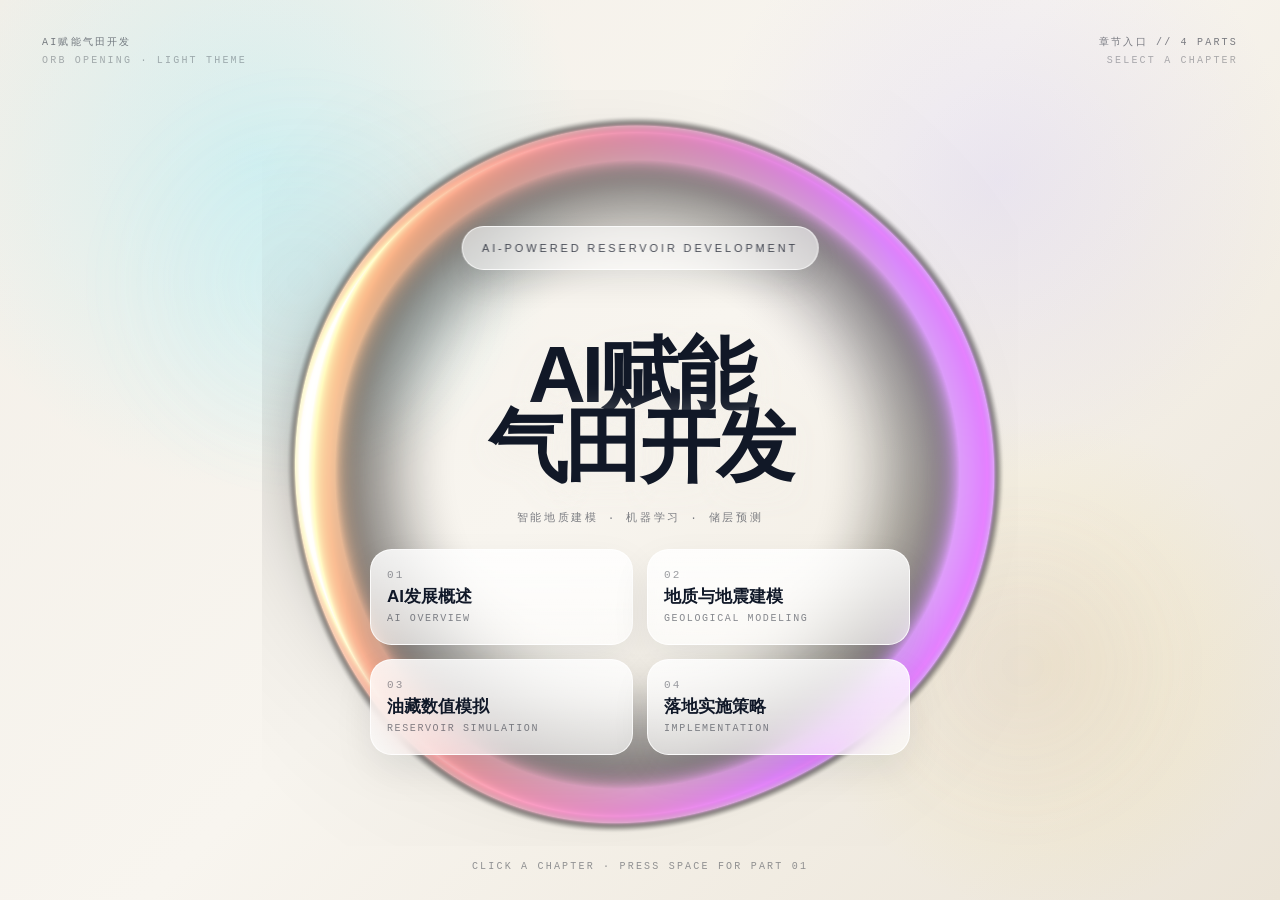
==== commit 789289d3: "fix: refine orb opening composition" ====
--- a/open_index.html
+++ b/open_index.html
@@ -114,12 +114,11 @@
       position: absolute;
       left: 50%;
       top: 52%;
-      width: min(78vw, 78vh, 820px);
+      width: min(84vw, 84vh, 920px);
       aspect-ratio: 1;
       transform: translate(-50%, -50%);
       z-index: 2;
-      border-radius: 50%;
-      overflow: hidden;
+      overflow: visible;
     }
 
     #orb-canvas {
@@ -128,7 +127,7 @@
       width: 100%;
       height: 100%;
       display: block;
-      filter: drop-shadow(0 24px 40px rgba(124, 58, 237, 0.12));
+      pointer-events: none;
     }
 
     #orb-copy {
@@ -194,7 +193,7 @@
     #part-grid {
       position: absolute;
       left: 50%;
-      bottom: 8.5%;
+      bottom: 12%;
       width: min(78%, 540px);
       transform: translateX(-50%);
       display: grid;
@@ -275,7 +274,7 @@
 
     @media (max-width: 900px) {
       #orb-shell {
-        width: min(92vw, 92vh, 720px);
+        width: min(98vw, 98vh, 780px);
         top: 54%;
       }
 
@@ -291,7 +290,7 @@
 
       #part-grid {
         width: min(80%, 470px);
-        bottom: 8%;
+        bottom: 10%;
       }
     }
 
@@ -306,7 +305,7 @@
       #label-tr { right: 18px; }
 
       #orb-shell {
-        width: min(96vw, 96vh);
+        width: min(104vw, 104vh);
         top: 55%;
       }
 
@@ -333,7 +332,7 @@
         width: min(76%, 320px);
         grid-template-columns: 1fr;
         gap: 10px;
-        bottom: 8%;
+        bottom: 9.5%;
       }
 
       .part-card {
@@ -554,13 +553,15 @@
         lightCol = clamp(lightCol, 0.0, 1.0);
 
         vec3 finalCol = mix(darkCol, lightCol, bgLuminance);
-        return extractAlpha(finalCol);
+        float ringMask = smoothstep(0.42, 0.68, len) * (1.0 - smoothstep(1.02, 1.18, len));
+        float alpha = clamp(v0 * 1.65 + v1 * 0.30, 0.0, 1.0) * ringMask;
+        return vec4(finalCol, alpha);
       }
 
       vec4 mainImage(vec2 fragCoord) {
         vec2 center = iResolution.xy * 0.5;
         float size = min(iResolution.x, iResolution.y);
-        vec2 uv = (fragCoord - center) / size * 2.0;
+        vec2 uv = (fragCoord - center) / size * 1.76;
 
         float angle = rot;
         float s = sin(angle);
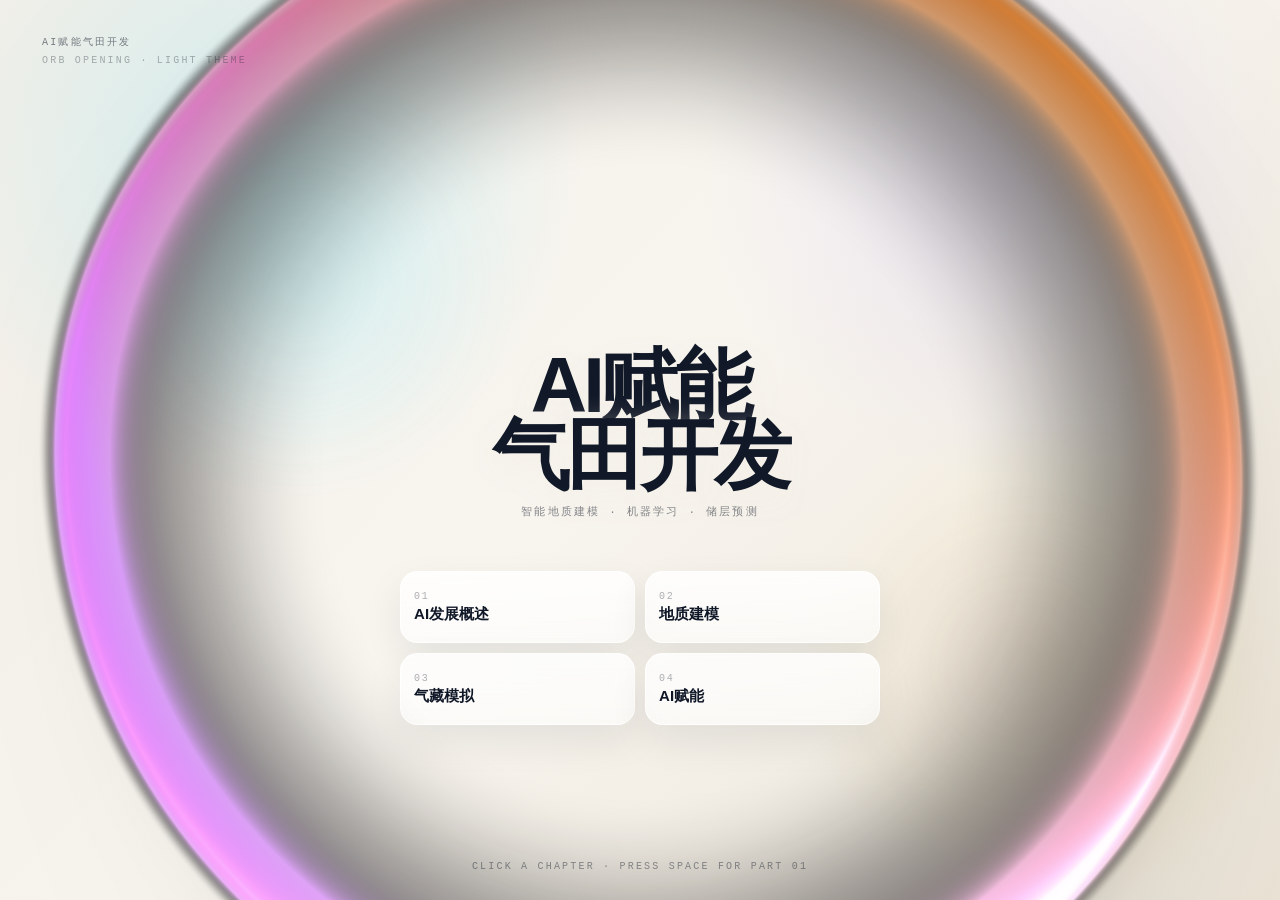
==== commit 10ac51e5: "fix: tune orb landing layout" ====
--- a/open_index.html
+++ b/open_index.html
@@ -108,13 +108,13 @@
     }
 
     #label-tl { left: 42px; }
-    #label-tr { right: 42px; text-align: right; }
+    #label-tr { display: none; }
 
     #orb-shell {
       position: absolute;
       left: 50%;
       top: 52%;
-      width: min(84vw, 84vh, 920px);
+      width: min(76vw, 76vh, 820px);
       aspect-ratio: 1;
       transform: translate(-50%, -50%);
       z-index: 2;
@@ -122,12 +122,15 @@
     }
 
     #orb-canvas {
-      position: absolute;
-      inset: 0;
-      width: 100%;
-      height: 100%;
+      position: fixed;
+      left: 50%;
+      top: 52%;
+      width: max(132vw, 132vh);
+      height: max(132vw, 132vh);
+      transform: translate(-50%, -50%);
       display: block;
       pointer-events: none;
+      z-index: 1;
     }
 
     #orb-copy {
@@ -136,37 +139,14 @@
       pointer-events: none;
     }
 
-    #orb-badge {
-      position: absolute;
-      top: 18%;
-      left: 50%;
-      transform: translateX(-50%);
-      display: inline-flex;
-      align-items: center;
-      justify-content: center;
-      gap: 0.65rem;
-      min-height: 44px;
-      padding: 0.72rem 1.2rem;
-      border-radius: 999px;
-      background: rgba(255, 255, 255, 0.58);
-      border: 1px solid rgba(255, 255, 255, 0.78);
-      box-shadow: 0 14px 30px rgba(18, 24, 38, 0.08);
-      color: rgba(18, 24, 38, 0.76);
-      font-size: clamp(10px, 1vw, 11px);
-      letter-spacing: 0.26em;
-      text-transform: uppercase;
-      white-space: nowrap;
-      backdrop-filter: blur(16px);
-    }
-
     #headline {
       position: absolute;
-      top: 42.5%;
+      top: 43%;
       left: 50%;
-      width: min(78%, 540px);
+      width: min(72%, 500px);
       transform: translate(-50%, -50%);
       text-align: center;
-      font-size: clamp(48px, 7.2vw, 80px);
+      font-size: clamp(48px, 7vw, 78px);
       font-weight: 900;
       line-height: 0.9;
       letter-spacing: -0.05em;
@@ -177,28 +157,28 @@
 
     #subtitle {
       position: absolute;
-      top: 55.5%;
+      top: 55.2%;
       left: 50%;
-      width: min(70%, 470px);
+      width: min(68%, 430px);
       transform: translateX(-50%);
       margin: 0;
       text-align: center;
       font-family: 'Courier New', monospace;
-      font-size: clamp(10px, 1.05vw, 11px);
-      letter-spacing: 0.24em;
+      font-size: clamp(10px, 1.02vw, 11px);
+      letter-spacing: 0.2em;
       text-transform: uppercase;
-      color: rgba(18, 24, 38, 0.54);
+      color: rgba(18, 24, 38, 0.5);
     }
 
     #part-grid {
       position: absolute;
       left: 50%;
-      bottom: 12%;
-      width: min(78%, 540px);
+      bottom: 12.5%;
+      width: min(72%, 480px);
       transform: translateX(-50%);
       display: grid;
       grid-template-columns: repeat(2, minmax(0, 1fr));
-      gap: 14px;
+      gap: 10px;
       pointer-events: auto;
     }
 
@@ -207,8 +187,8 @@
       border: 1px solid rgba(255, 255, 255, 0.82);
       background: linear-gradient(180deg, rgba(255, 255, 255, 0.84), rgba(255, 255, 255, 0.62));
       box-shadow: var(--shadow-soft);
-      border-radius: 1.35rem;
-      padding: 0.95rem 1rem 1rem;
+      border-radius: 1.1rem;
+      padding: 0.72rem 0.82rem 0.76rem;
       text-align: left;
       cursor: pointer;
       transition:
@@ -217,7 +197,7 @@
         border-color 0.24s ease,
         background 0.24s ease;
       backdrop-filter: blur(16px);
-      min-height: 96px;
+      min-height: 72px;
       color: var(--ink);
     }
 
@@ -232,29 +212,23 @@
 
     .part-num {
       display: block;
-      margin-bottom: 0.35rem;
-      font-family: 'Courier New', monospace;
-      font-size: 11px;
-      letter-spacing: 0.2em;
-      color: rgba(18, 24, 38, 0.42);
-    }
-
-    .part-title {
-      display: block;
-      font-size: clamp(15px, 1.35vw, 17px);
-      font-weight: 700;
-      line-height: 1.16;
-      color: #101828;
-    }
-
-    .part-en {
-      display: block;
-      margin-top: 0.42rem;
+      margin-bottom: 0.18rem;
       font-family: 'Courier New', monospace;
       font-size: 10px;
       letter-spacing: 0.16em;
-      text-transform: uppercase;
-      color: rgba(18, 24, 38, 0.5);
+      color: rgba(18, 24, 38, 0.34);
+    }
+
+    .part-title {
+      display: block;
+      font-size: clamp(14px, 1.2vw, 15px);
+      font-weight: 700;
+      line-height: 1.14;
+      color: #101828;
+    }
+
+    .part-en {
+      display: none;
     }
 
     #footer-note {
@@ -274,23 +248,23 @@
 
     @media (max-width: 900px) {
       #orb-shell {
-        width: min(98vw, 98vh, 780px);
+        width: min(86vw, 86vh, 740px);
         top: 54%;
       }
 
       #headline {
-        top: 41%;
-        width: min(82%, 500px);
+        top: 41.5%;
+        width: min(78%, 460px);
       }
 
       #subtitle {
-        top: 54%;
-        width: min(74%, 430px);
+        top: 53.5%;
+        width: min(70%, 390px);
       }
 
       #part-grid {
-        width: min(80%, 470px);
-        bottom: 10%;
+        width: min(72%, 420px);
+        bottom: 11.5%;
       }
     }
 
@@ -305,14 +279,8 @@
       #label-tr { right: 18px; }
 
       #orb-shell {
-        width: min(104vw, 104vh);
+        width: min(88vw, 88vh);
         top: 55%;
-      }
-
-      #orb-badge {
-        top: 17%;
-        padding: 0.66rem 1rem;
-        max-width: calc(100% - 56px);
       }
 
       #headline {
@@ -322,26 +290,22 @@
       }
 
       #subtitle {
-        top: 51%;
-        width: min(76%, 320px);
+        top: 50.5%;
+        width: min(72%, 300px);
         font-size: 9px;
         line-height: 1.7;
       }
 
       #part-grid {
-        width: min(76%, 320px);
+        width: min(68%, 290px);
         grid-template-columns: 1fr;
-        gap: 10px;
-        bottom: 9.5%;
+        gap: 9px;
+        bottom: 11%;
       }
 
       .part-card {
-        min-height: 78px;
-        padding: 0.82rem 0.9rem 0.86rem;
-      }
-
-      .part-en {
-        letter-spacing: 0.12em;
+        min-height: 68px;
+        padding: 0.7rem 0.78rem 0.74rem;
       }
 
       #footer-note {
@@ -359,37 +323,27 @@
       <span style="opacity:0.6">Orb Opening · Light Theme</span>
     </div>
 
-    <div id="label-tr" class="mono">
-      章节入口 // 4 Parts<br>
-      <span style="opacity:0.6">Select a chapter</span>
-    </div>
-
     <div id="orb-shell" aria-label="AI赋能气田开发导航圆环">
       <canvas id="orb-canvas"></canvas>
       <div id="orb-copy">
-        <div id="orb-badge">AI-Powered Reservoir Development</div>
         <h1 id="headline">AI赋能<br>气田开发</h1>
         <p id="subtitle">智能地质建模 · 机器学习 · 储层预测</p>
         <div id="part-grid">
           <button class="part-card" data-target="part1/index.html" aria-label="进入第一部分：AI发展概述">
             <span class="part-num">01</span>
             <span class="part-title">AI发展概述</span>
-            <span class="part-en">AI Overview</span>
           </button>
-          <button class="part-card" data-target="part2/index.html" aria-label="进入第二部分：地质与地震建模">
+          <button class="part-card" data-target="part2/index.html" aria-label="进入第二部分：地质建模">
             <span class="part-num">02</span>
-            <span class="part-title">地质与地震建模</span>
-            <span class="part-en">Geological Modeling</span>
+            <span class="part-title">地质建模</span>
           </button>
-          <button class="part-card" data-target="part3/pinn_slides.html" aria-label="进入第三部分：油藏数值模拟">
+          <button class="part-card" data-target="part3/pinn_slides.html" aria-label="进入第三部分：气藏模拟">
             <span class="part-num">03</span>
-            <span class="part-title">油藏数值模拟</span>
-            <span class="part-en">Reservoir Simulation</span>
+            <span class="part-title">气藏模拟</span>
           </button>
-          <button class="part-card" data-target="part4/index.html" aria-label="进入第四部分：落地实施策略">
+          <button class="part-card" data-target="part4/index.html" aria-label="进入第四部分：AI赋能">
             <span class="part-num">04</span>
-            <span class="part-title">落地实施策略</span>
-            <span class="part-en">Implementation</span>
+            <span class="part-title">AI赋能</span>
           </button>
         </div>
       </div>
@@ -561,7 +515,7 @@
       vec4 mainImage(vec2 fragCoord) {
         vec2 center = iResolution.xy * 0.5;
         float size = min(iResolution.x, iResolution.y);
-        vec2 uv = (fragCoord - center) / size * 1.76;
+        vec2 uv = (fragCoord - center) / size * 2.3;
 
         float angle = rot;
         float s = sin(angle);
@@ -749,10 +703,11 @@
     }
 
     function resizeOrb() {
-      if (!canvas || !gl || !orbShell) return;
+      if (!canvas || !gl) return;
       const dpr = Math.min(window.devicePixelRatio || 1, 2);
-      const width = orbShell.clientWidth;
-      const height = orbShell.clientHeight;
+      const span = Math.max(window.innerWidth, window.innerHeight) * 1.32;
+      const width = span;
+      const height = span;
       canvas.width = Math.round(width * dpr);
       canvas.height = Math.round(height * dpr);
       canvas.style.width = width + 'px';
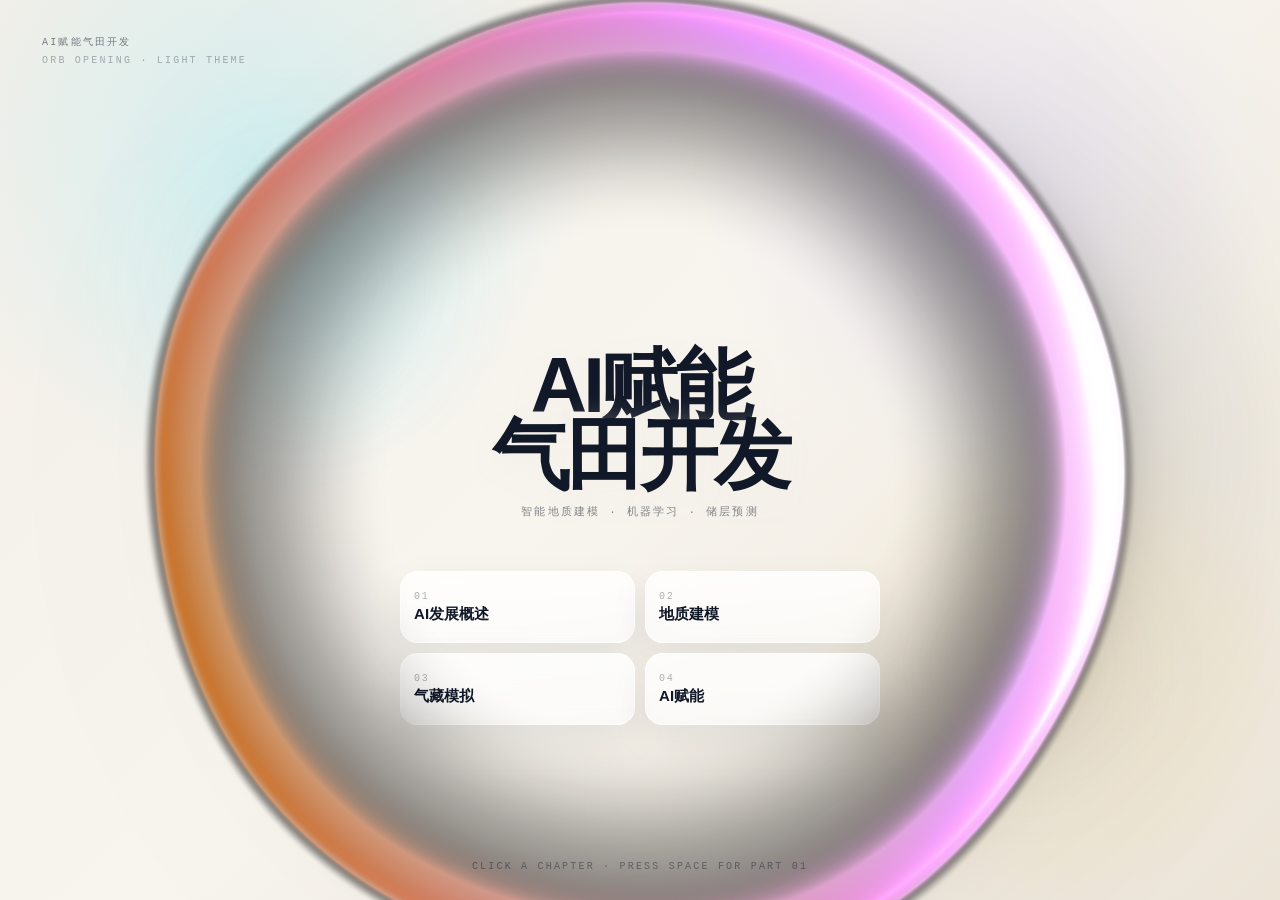
==== commit b071a5c7: "fix: debug orb landing radius" ====
--- a/open_index.html
+++ b/open_index.html
@@ -125,8 +125,8 @@
       position: fixed;
       left: 50%;
       top: 52%;
-      width: max(132vw, 132vh);
-      height: max(132vw, 132vh);
+      width: max(105.6vw, 105.6vh);
+      height: max(105.6vw, 105.6vh);
       transform: translate(-50%, -50%);
       display: block;
       pointer-events: none;
@@ -515,7 +515,7 @@
       vec4 mainImage(vec2 fragCoord) {
         vec2 center = iResolution.xy * 0.5;
         float size = min(iResolution.x, iResolution.y);
-        vec2 uv = (fragCoord - center) / size * 2.3;
+        vec2 uv = (fragCoord - center) / size * 2.875;
 
         float angle = rot;
         float s = sin(angle);
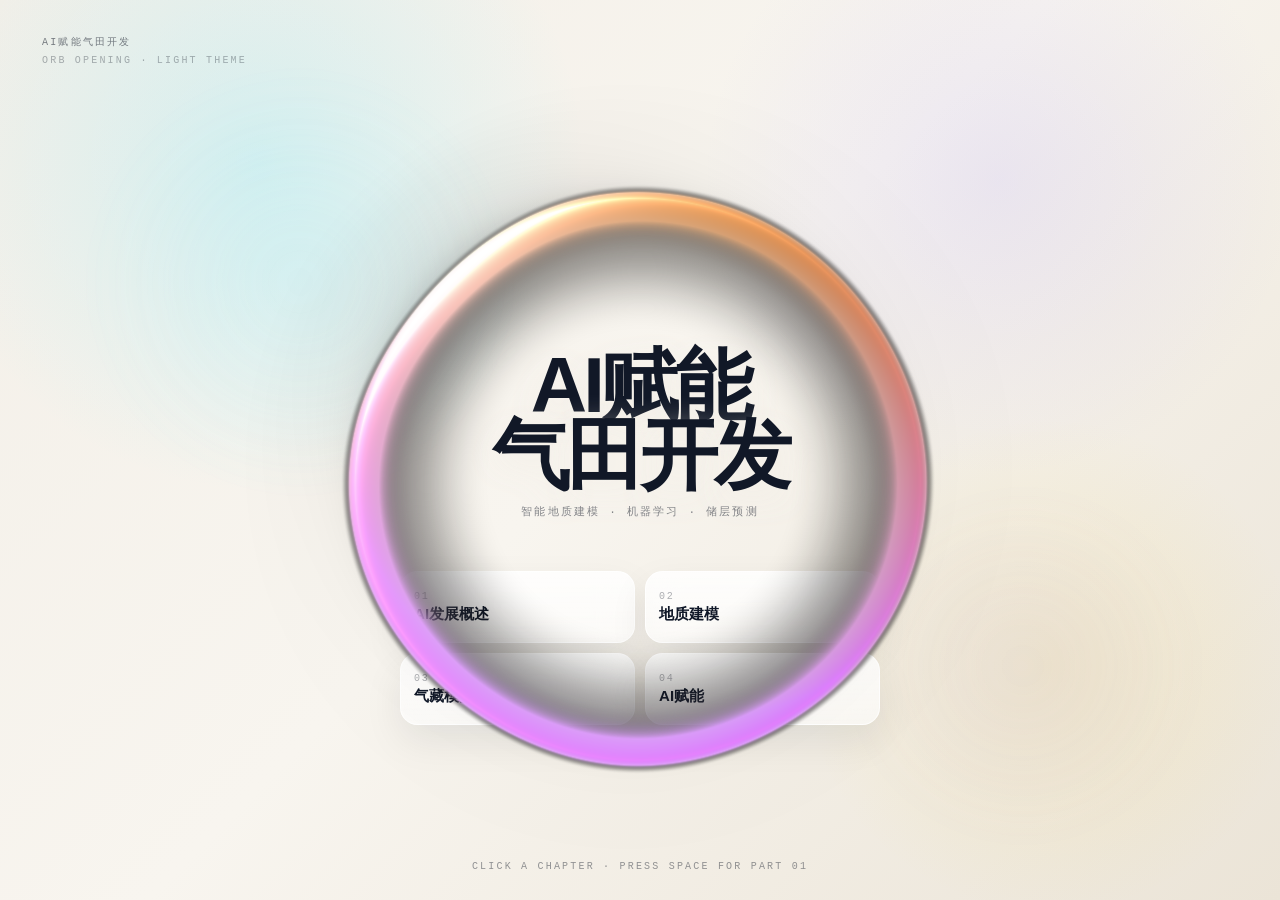
==== commit 4ded2060: "fix: reduce orb radius to 0.6x" ====
--- a/open_index.html
+++ b/open_index.html
@@ -515,7 +515,7 @@
       vec4 mainImage(vec2 fragCoord) {
         vec2 center = iResolution.xy * 0.5;
         float size = min(iResolution.x, iResolution.y);
-        vec2 uv = (fragCoord - center) / size * 2.875;
+        vec2 uv = (fragCoord - center) / size * 4.7916667;
 
         float angle = rot;
         float s = sin(angle);
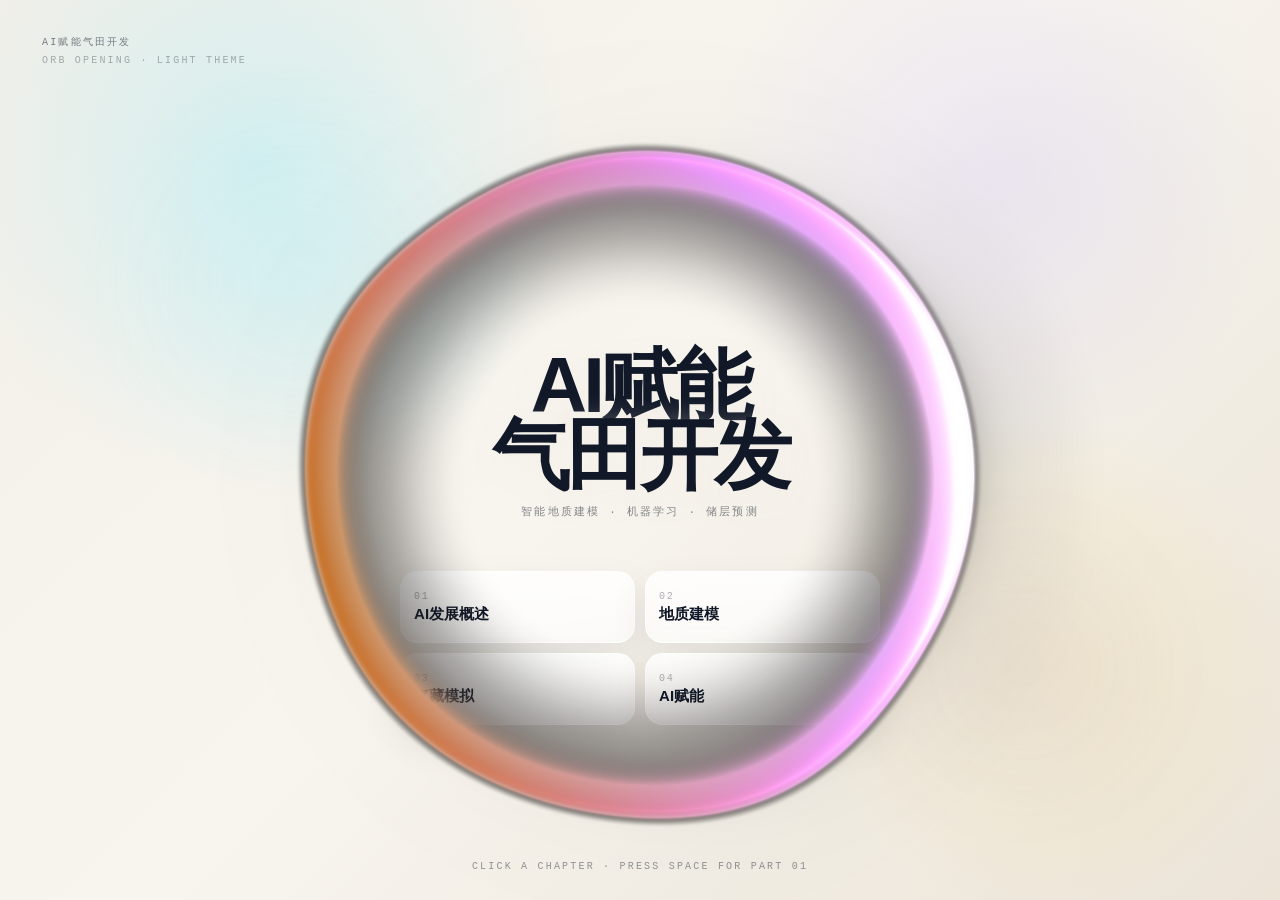
==== commit acf61f73: "fix: adjust orb radius to 1.15x" ====
--- a/open_index.html
+++ b/open_index.html
@@ -515,7 +515,7 @@
       vec4 mainImage(vec2 fragCoord) {
         vec2 center = iResolution.xy * 0.5;
         float size = min(iResolution.x, iResolution.y);
-        vec2 uv = (fragCoord - center) / size * 4.7916667;
+        vec2 uv = (fragCoord - center) / size * 4.1666667;
 
         float angle = rot;
         float s = sin(angle);
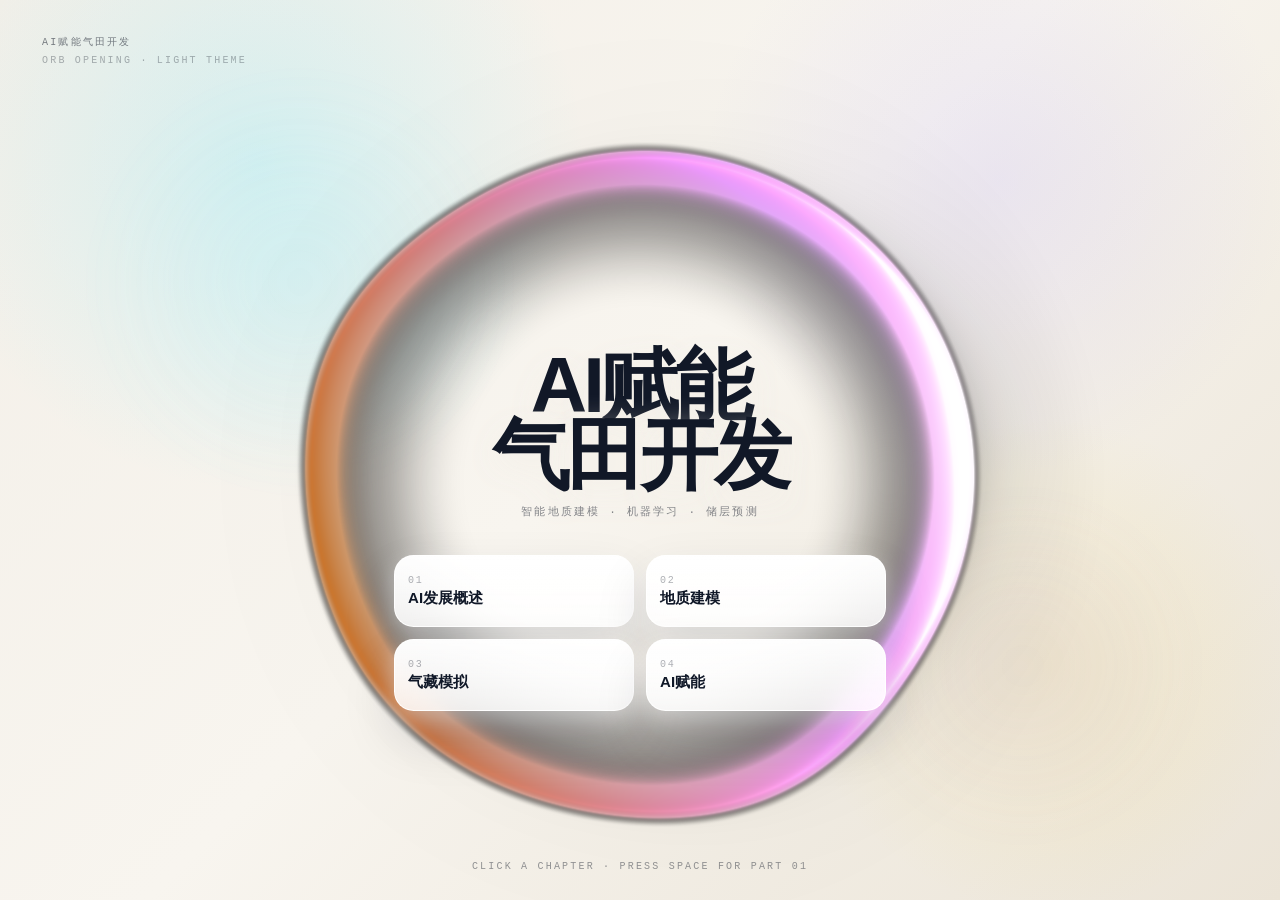
==== commit 9b8ea548: "fix: elevate opening part cards" ====
--- a/open_index.html
+++ b/open_index.html
@@ -173,21 +173,25 @@
     #part-grid {
       position: absolute;
       left: 50%;
-      bottom: 12.5%;
-      width: min(72%, 480px);
+      bottom: 13.6%;
+      width: min(72%, 492px);
       transform: translateX(-50%);
       display: grid;
       grid-template-columns: repeat(2, minmax(0, 1fr));
-      gap: 10px;
+      gap: 12px;
       pointer-events: auto;
+      z-index: 5;
     }
 
     .part-card {
       appearance: none;
-      border: 1px solid rgba(255, 255, 255, 0.82);
-      background: linear-gradient(180deg, rgba(255, 255, 255, 0.84), rgba(255, 255, 255, 0.62));
-      box-shadow: var(--shadow-soft);
-      border-radius: 1.1rem;
+      position: relative;
+      border: 1px solid rgba(255, 255, 255, 0.92);
+      background: linear-gradient(180deg, rgba(255, 255, 255, 0.97), rgba(255, 255, 255, 0.86));
+      box-shadow:
+        0 26px 54px rgba(17, 24, 39, 0.14),
+        0 8px 22px rgba(255, 255, 255, 0.42);
+      border-radius: 1.22rem;
       padding: 0.72rem 0.82rem 0.76rem;
       text-align: left;
       cursor: pointer;
@@ -196,17 +200,29 @@
         box-shadow 0.24s ease,
         border-color 0.24s ease,
         background 0.24s ease;
-      backdrop-filter: blur(16px);
+      backdrop-filter: blur(10px);
       min-height: 72px;
       color: var(--ink);
+      transform: translateY(-6px);
+    }
+
+    .part-card::before {
+      content: '';
+      position: absolute;
+      inset: 0;
+      border-radius: inherit;
+      background: linear-gradient(180deg, rgba(255, 255, 255, 0.34), rgba(255, 255, 255, 0));
+      pointer-events: none;
     }
 
     .part-card:hover,
     .part-card:focus-visible {
-      transform: translateY(-3px) scale(1.01);
-      border-color: rgba(90, 53, 255, 0.24);
-      background: linear-gradient(180deg, rgba(255, 255, 255, 0.9), rgba(255, 255, 255, 0.74));
-      box-shadow: 0 18px 42px rgba(90, 53, 255, 0.12);
+      transform: translateY(-10px) scale(1.012);
+      border-color: rgba(90, 53, 255, 0.18);
+      background: linear-gradient(180deg, rgba(255, 255, 255, 1), rgba(255, 255, 255, 0.9));
+      box-shadow:
+        0 30px 62px rgba(90, 53, 255, 0.12),
+        0 12px 24px rgba(17, 24, 39, 0.12);
       outline: none;
     }
 
@@ -217,6 +233,8 @@
       font-size: 10px;
       letter-spacing: 0.16em;
       color: rgba(18, 24, 38, 0.34);
+      position: relative;
+      z-index: 1;
     }
 
     .part-title {
@@ -225,6 +243,8 @@
       font-weight: 700;
       line-height: 1.14;
       color: #101828;
+      position: relative;
+      z-index: 1;
     }
 
     .part-en {
